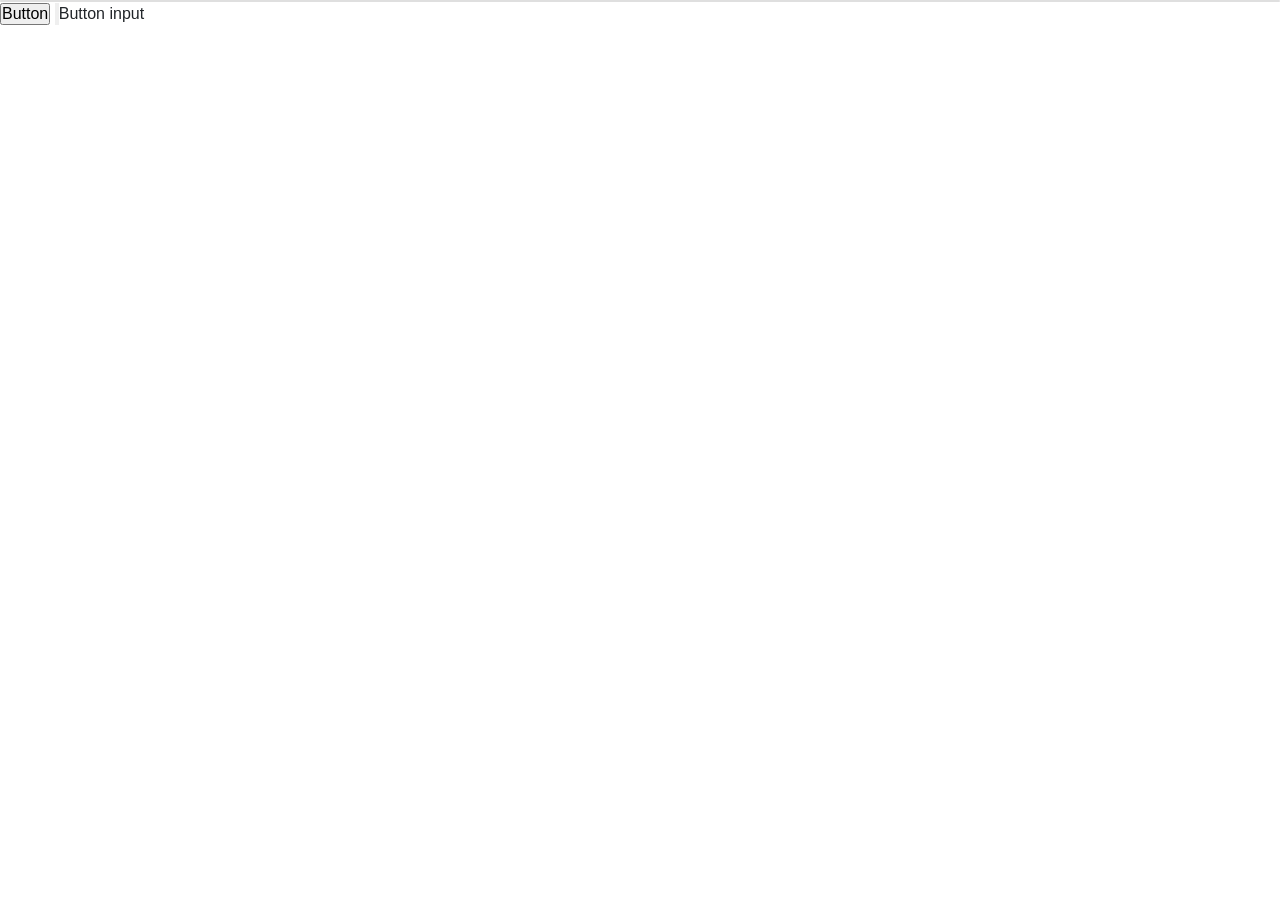
==== index.html @ 74ba7fb8 "initial commit" ====
<!DOCTYPE html>
<html lang="en">
<head>
  <meta charset="UTF-8">
  <meta name="viewport" content="width=device-width, initial-scale=1.0">
  <meta http-equiv="X-UA-Compatible" content="ie=edge">
  <link rel="stylesheet" href="assets/css/main.css">
  <title>Document</title>
</head>
<body>

<ul class="list">
  <li class="list__item list__item--mod"></li>
  <li class="list__item card">

  </li>
  <li class="list__item"></li>
  <li class="list__item"></li>
</ul>

  <button>Button</button>
  <input type="button">Button input</input>

<script
        src="https://code.jquery.com/jquery-2.2.4.min.js"
        integrity="sha256-BbhdlvQf/xTY9gja0Dq3HiwQF8LaCRTXxZKRutelT44="
        crossorigin="anonymous"></script>
<script src="assets/js/bootstrap.min.js"></script>
</body>
</html>
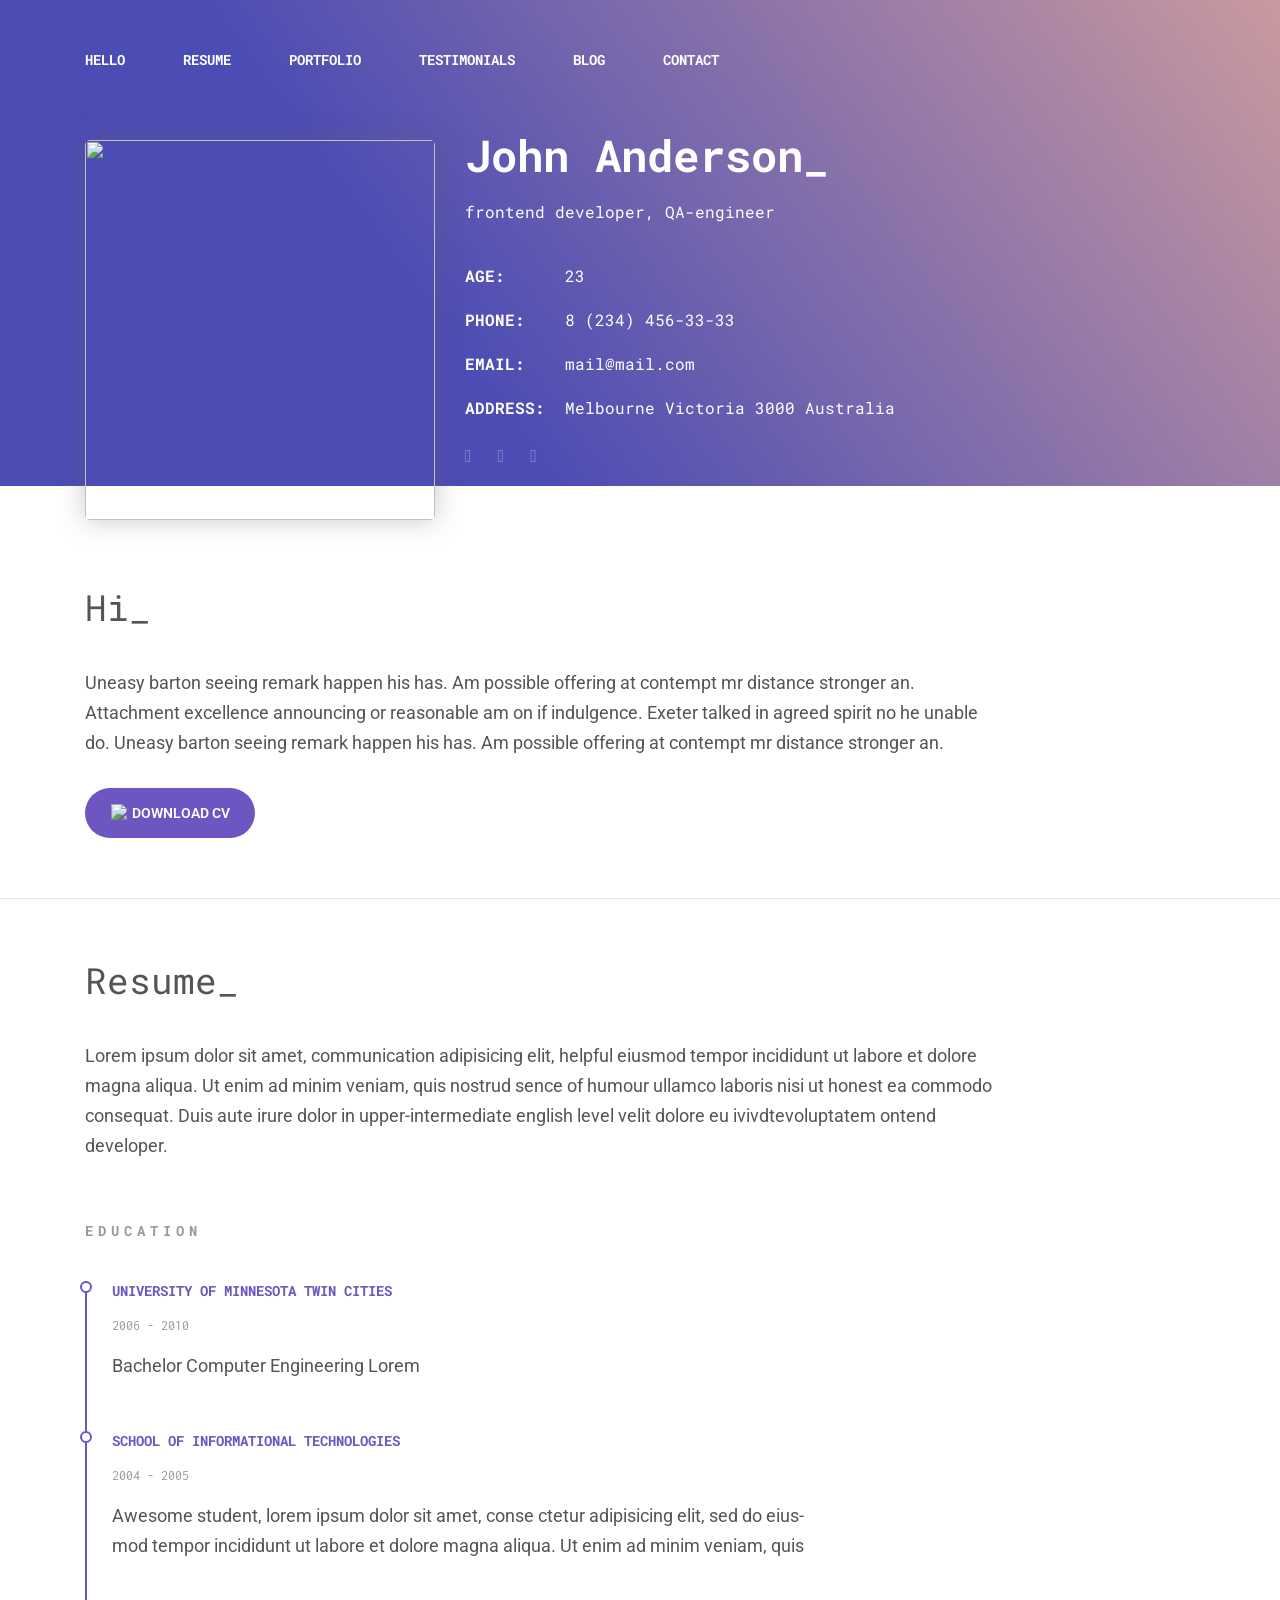
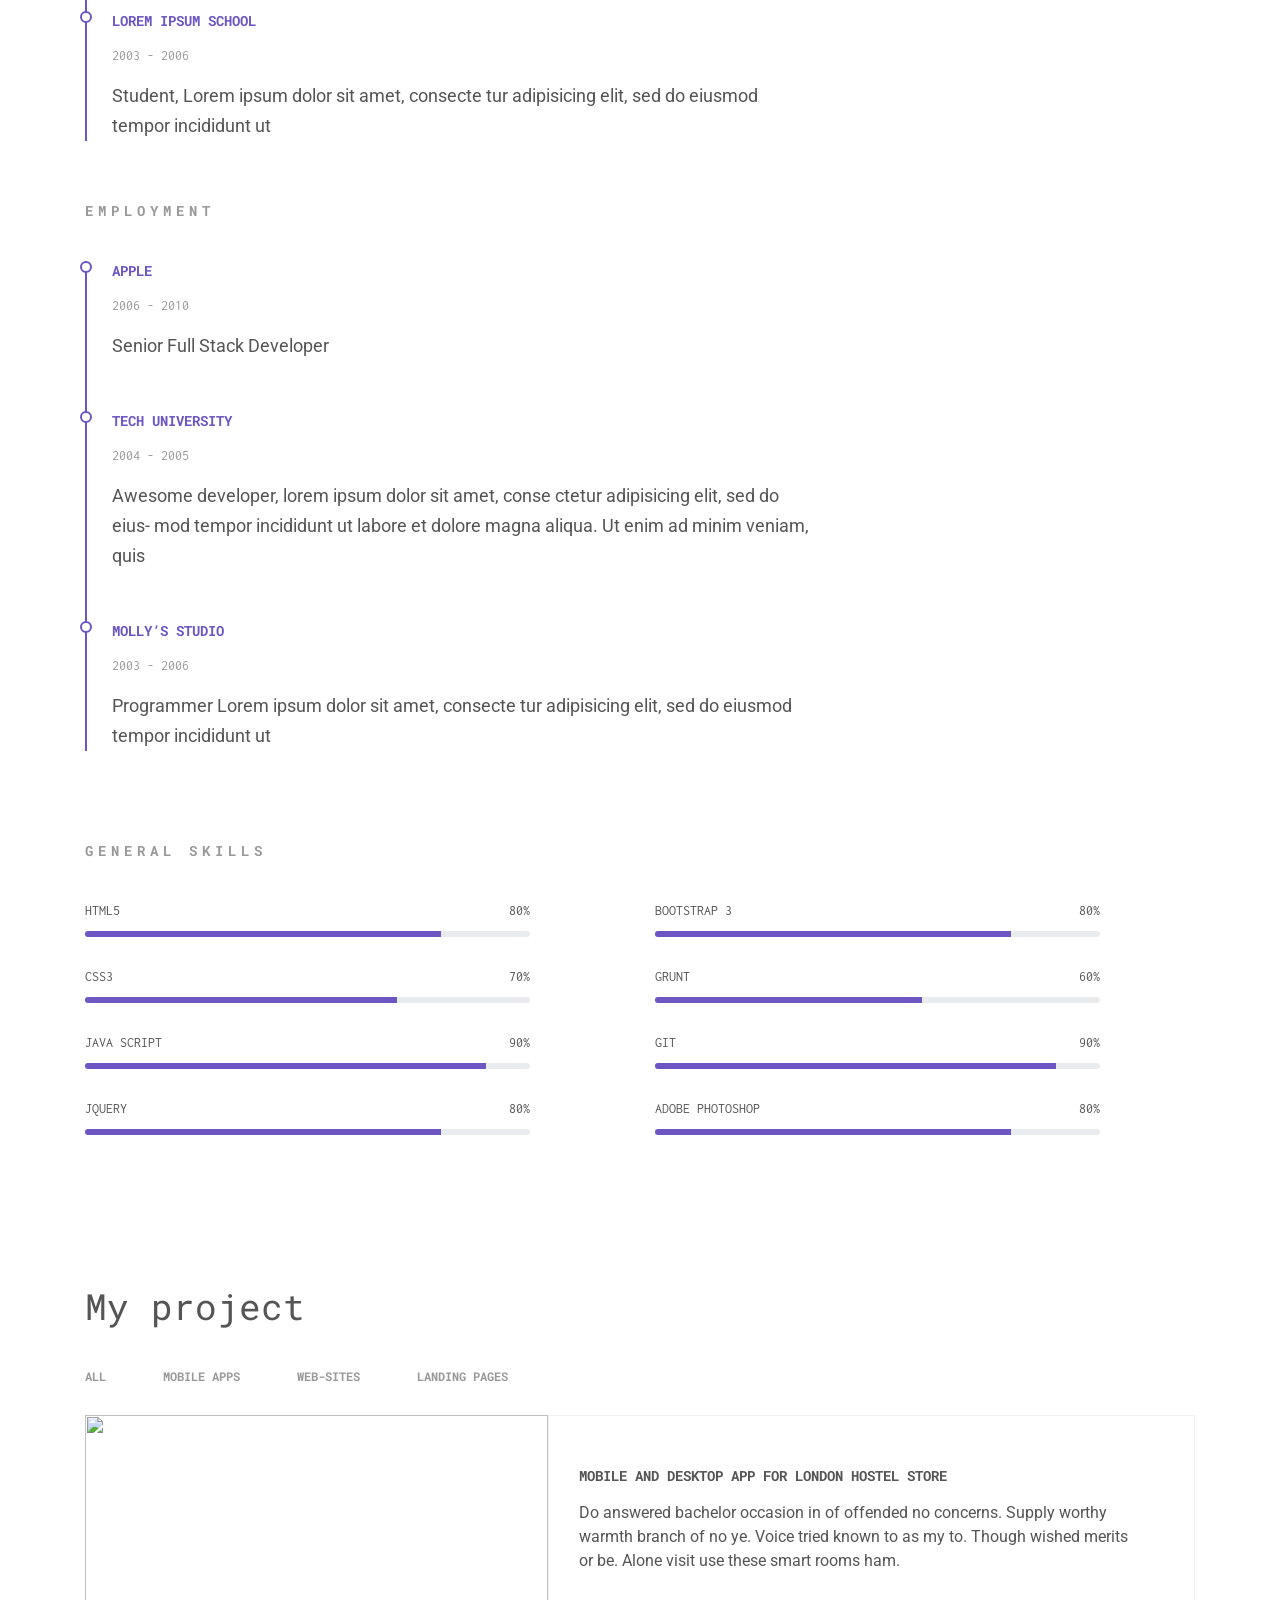
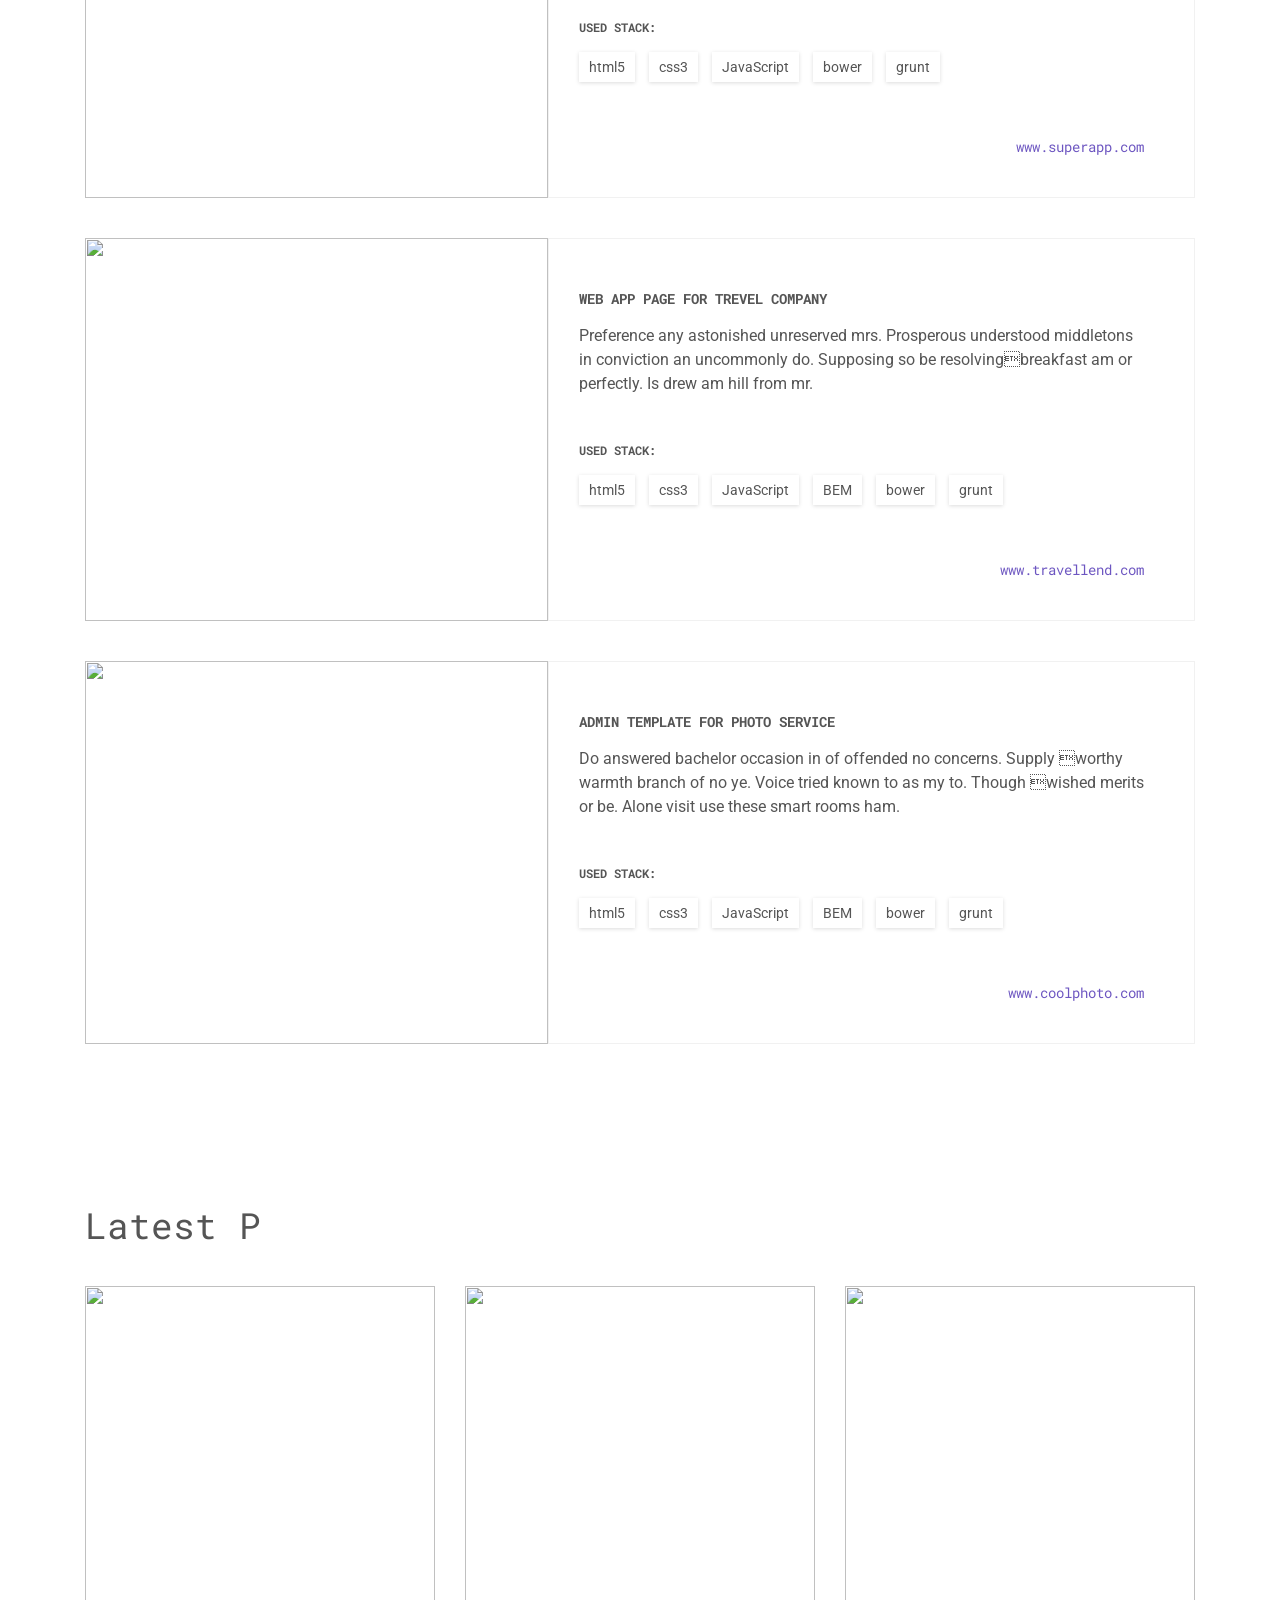
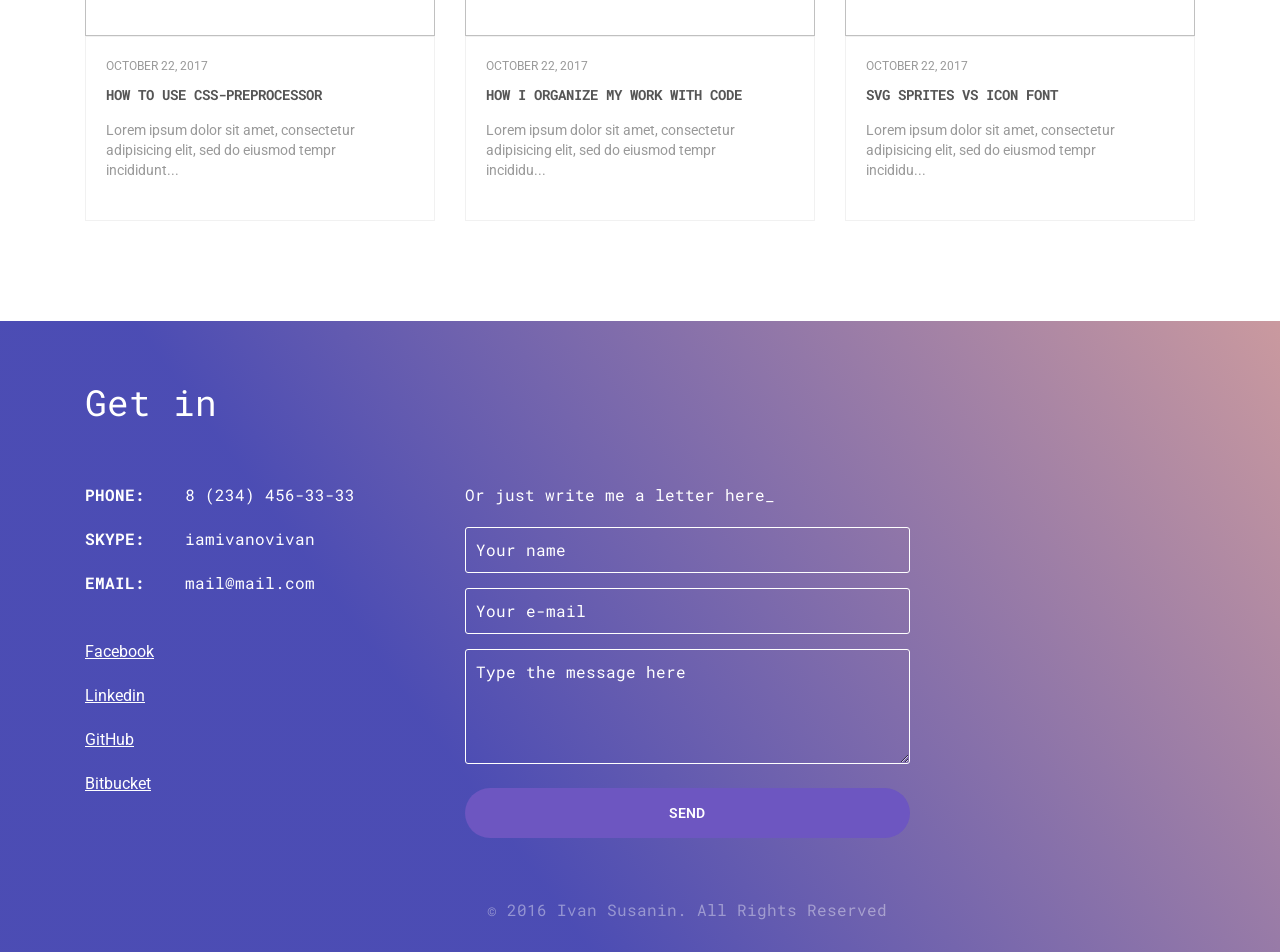
==== commit 103d2680: "more than 60% complete" ====
--- a/index.html
+++ b/index.html
@@ -4,27 +4,504 @@
   <meta charset="UTF-8">
   <meta name="viewport" content="width=device-width, initial-scale=1.0">
   <meta http-equiv="X-UA-Compatible" content="ie=edge">
+  <title>SpirIT 2.0</title>
   <link rel="stylesheet" href="assets/css/main.css">
+  <link href="https://fonts.googleapis.com/css?family=Roboto|Roboto+Mono|Inconsolata" rel="stylesheet">
   <title>Document</title>
 </head>
 <body>
 
-<ul class="list">
-  <li class="list__item list__item--mod"></li>
-  <li class="list__item card">
-
-  </li>
-  <li class="list__item"></li>
-  <li class="list__item"></li>
-</ul>
-
-  <button>Button</button>
-  <input type="button">Button input</input>
-
-<script
-        src="https://code.jquery.com/jquery-2.2.4.min.js"
-        integrity="sha256-BbhdlvQf/xTY9gja0Dq3HiwQF8LaCRTXxZKRutelT44="
-        crossorigin="anonymous"></script>
-<script src="assets/js/bootstrap.min.js"></script>
+<!--Main menu-->
+  <div class="menu">
+    <div class="container">
+      <div class="row">
+        <div class="menu-collapsed col-md-12">
+          <nav>
+            <ul class="">
+              <li><a href="#hello">Hello</a></li>
+              <li><a href="#resume">Resume</a></li>
+              <li><a href="#portfolio">Portfolio</a></li>
+              <li><a href="#testimonials">testimonials</a></li>
+              <li><a href="#blog">blog</a></li>
+              <li><a href="#contact">Contact</a></li>
+            </ul>
+          </nav>
+        </div>
+      </div>
+    </div>
+  </div>
+<!--Main menu-->
+
+<!--Header-->
+  <header class="main-header" style="background-image: url(assets/img/img_bg_header.jpg)">
+    <div class="container">
+      <div class="row personal-profile">
+        <div class="col-md-4 personal-profile__avatar">
+          <img class="" src="assets/img/img_avatar.png">
+        </div>
+        <div class="col-md-8">
+          <p class="personal-profile__name">John Anderson_</p>
+          <p class="personal-profile__work">frontend developer, QA-engineer</p>
+          <div class="personal-profile__contacts">
+            <dl class="contact-list">
+              <dt>Age:</dt>
+              <dd>23</dd>
+              <dt>Phone:</dt>
+              <dd><a href="tel:82344563333">8 (234) 456-33-33</a></dd>
+              <dt>Email:</dt>
+              <dd><a href="mailto:mail@mail.com">mail@mail.com</a></dd>
+              <dt>Address:</dt>
+              <dd>Melbourne Victoria 3000 Australia</dd>
+            </dl>
+          </div>
+          <p class="personal-profile__social">
+            <a><i class="fa fa-github"></i></a>
+            <a><i class="fa fa-linkedin"></i></a>
+            <a><i class="fa fa-facebook-square"></i></a>
+          </p>
+        </div>
+      </div>
+    </div>
+  </header>
+<!--Header-->
+
+<!--Hello-->
+  <div id="hello" class="container section">
+    <div class="row">
+      <div class="col-md-10">
+        <p id="hello_header" class="section__title">Hi_</p>
+        <p class="section__description">
+          Uneasy barton seeing remark happen his has. Am possible offering at contempt mr distance stronger an.
+          Attachment excellence announcing or reasonable am on if indulgence. Exeter talked in agreed spirit no
+          he unable do. Uneasy barton seeing remark happen his has. Am possible offering at contempt mr distance
+          stronger an.
+        </p>
+        <a class="section_btn site-btn"><img src="assets/img/img_btn_icon.png">Download CV</a>
+      </div>
+    </div>
+  </div>
+<!--Hello-->
+
+  <hr>
+
+<!--Resume-->
+  <div id="resume" class="container section">
+    <div class="row">
+      <div class="col-md-10">
+        <p id="resume_header" class="section__title">Resume_</p>
+        <p class="section__description">
+          Lorem ipsum dolor sit amet, communication adipisicing elit, helpful eiusmod tempor incididunt ut labore
+          et dolore magna aliqua. Ut enim ad minim veniam, quis nostrud sence of humour ullamco laboris nisi ut
+          honest ea commodo consequat. Duis aute irure dolor in upper-intermediate english level velit  dolore eu
+          ivivdtevoluptatem ontend developer.
+        </p>
+      </div>
+    </div>
+    <div class="row">
+      <div class="col-md-8 section__resume resume-list">
+        <p class="resume-list_title">education</p>
+        <div class="resume-list__block">
+          <p class="resume-list__block-title">University of Minnesota Twin Cities </p>
+          <p class="resume-list__block-date">2006 - 2010</p>
+          <p>
+            Bachelor Computer Engineering Lorem
+          </p>
+        </div>
+        <div class="resume-list__block">
+          <p class="resume-list__block-title">School of Informational technologies</p>
+          <p class="resume-list__block-date">2004 - 2005</p>
+          <p>
+            Awesome student, lorem ipsum dolor sit amet, conse ctetur adipisicing elit, sed do eius-
+            mod tempor incididunt ut labore et dolore magna aliqua. Ut enim ad minim veniam, quis
+          </p>
+        </div>
+        <div class="resume-list__block">
+          <p class="resume-list__block-title">Lorem Ipsum School</p>
+          <p class="resume-list__block-date">2003 - 2006</p>
+          <p>
+            Student, Lorem ipsum dolor sit amet, consecte tur adipisicing elit, sed do eiusmod tempor
+            incididunt ut
+          </p>
+        </div>
+      </div>
+    </div>
+    <div class="row">
+      <div class="col-md-8 section__resume resume-list">
+        <p class="resume-list_title">employment</p>
+        <div class="resume-list__block">
+          <p class="resume-list__block-title">Apple</p>
+          <p class="resume-list__block-date">2006 - 2010</p>
+          <p>
+            Senior Full Stack Developer
+          </p>
+        </div>
+        <div class="resume-list__block">
+          <p class="resume-list__block-title">Tech university</p>
+          <p class="resume-list__block-date">2004 - 2005</p>
+          <p>
+            Awesome developer, lorem ipsum dolor sit amet, conse ctetur adipisicing elit, sed do eius-
+            mod tempor incididunt ut labore et dolore magna aliqua. Ut enim ad minim veniam, quis
+          </p>
+        </div>
+        <div class="resume-list__block">
+          <p class="resume-list__block-title">Molly’s studio</p>
+          <p class="resume-list__block-date">2003 - 2006</p>
+          <p>
+            Programmer Lorem ipsum dolor sit amet, consecte tur adipisicing elit, sed do eiusmod tempor
+            incididunt ut
+          </p>
+        </div>
+      </div>
+    </div>
+    <div class="row section__resume progress-list js-progress-list">
+      <div class="col-md-12">
+        <p class="progress-list__title">general skills</p>
+      </div>
+      <div class="col-md-5 mr-auto">
+        <div class="progress-list__skill">
+          <p>
+            <span class="progress-list__skill-title">html5</span>
+            <span class="progress-list__skill-value">80%</span>
+          </p>
+          <div class="progress">
+            <div class="progress-bar" role="progressbar" aria-valuenow="80" aria-valuemin="0" aria-valuemax="100" >
+            </div>
+          </div>
+        </div>
+        <div class="progress-list__skill">
+          <p>
+            <span class="progress-list__skill-title">css3</span>
+            <span class="progress-list__skill-value">70%</span>
+          </p>
+          <div class="progress">
+            <div class="progress-bar" role="progressbar" aria-valuenow="70" aria-valuemin="0" aria-valuemax="100">
+            </div>
+          </div>
+        </div>
+        <div class="progress-list__skill">
+          <p>
+            <span class="progress-list__skill-title">java script</span>
+            <span class="progress-list__skill-value">90%</span>
+          </p>
+          <div class="progress">
+            <div class="progress-bar" role="progressbar" aria-valuenow="90" aria-valuemin="0" aria-valuemax="100">
+            </div>
+          </div>
+        </div>
+        <div class="progress-list__skill">
+          <p>
+            <span class="progress-list__skill-title">jquery</span>
+            <span class="progress-list__skill-value">80%</span>
+          </p>
+          <div class="progress">
+            <div class="progress-bar" role="progressbar" aria-valuenow="80" aria-valuemin="0" aria-valuemax="100">
+            </div>
+          </div>
+        </div>
+      </div>
+      <div class="col-md-5 mr-auto">
+        <div class="progress-list__skill">
+          <p>
+            <span class="progress-list__skill-title">bootstrap 3</span>
+            <span class="progress-list__skill-value">80%</span>
+          </p>
+          <div class="progress">
+            <div class="progress-bar" role="progressbar" aria-valuenow="80" aria-valuemin="0" aria-valuemax="100">
+            </div>
+          </div>
+        </div>
+        <div class="progress-list__skill">
+          <p>
+            <span class="progress-list__skill-title">grunt</span>
+            <span class="progress-list__skill-value">60%</span>
+          </p>
+          <div class="progress">
+            <div class="progress-bar" role="progressbar" aria-valuenow="60" aria-valuemin="0" aria-valuemax="100">
+            </div>
+          </div>
+        </div>
+        <div class="progress-list__skill">
+          <p>
+            <span class="progress-list__skill-title">git</span>
+            <span class="progress-list__skill-value">90%</span>
+          </p>
+          <div class="progress">
+            <div class="progress-bar" role="progressbar" aria-valuenow="90" aria-valuemin="0" aria-valuemax="100">
+            </div>
+          </div>
+        </div>
+        <div class="progress-list__skill">
+          <p>
+            <span class="progress-list__skill-title">adobe photoshop</span>
+            <span class="progress-list__skill-value">80%</span>
+          </p>
+          <div class="progress">
+            <div class="progress-bar" role="progressbar" aria-valuenow="80" aria-valuemin="0" aria-valuemax="100">
+            </div>
+          </div>
+        </div>
+      </div>
+    </div>
+  </div>
+<!--Resume-->
+
+<!--Portfolio-->
+  <div id="portfolio" class="container section">
+    <div class="row">
+      <div class="col-md-12">
+        <p id="portfolio_header" class="section__title">My projects_</p>
+      </div>
+    </div>
+    <div class="row portfolio-menu">
+      <div class="col-md-12">
+        <nav>
+          <ul>
+            <li><a href="" data-portfolio-target-tag="all">all</a></li>
+            <li><a href="" data-portfolio-target-tag="mobile apps">mobile apps</a></li>
+            <li><a href="" data-portfolio-target-tag="web-sites">web-sites</a></li>
+            <li><a href="" data-portfolio-target-tag="landing-pages">landing pages</a></li>
+          </ul>
+        </nav>
+      </div>
+    </div>
+    <div class="portfolio-cards">
+      <div class="row project-card" data-toggle="modal" data-target="#portfolioModal" data-portfolio-tag="web-sites">
+        <div class="col-md-5 project-card__img">
+          <img class="" src="assets/img/img_project_1.png">
+        </div>
+        <div class="col-md-7 project-card__info">
+          <p class="project-card__title">Mobile and desktop app for London hostel store  </p>
+          <p class="project-card__description">
+            Do answered bachelor occasion in of offended no concerns. Supply worthy warmth branch of no ye.
+            Voice tried known to as my to. Though wished merits or be. Alone visit use these smart rooms ham.
+          </p>
+          <p class="project-card__stack">Used stack:</p>
+          <ul class="tags">
+            <li>html5</li>
+            <li>css3</li>
+            <li>JavaScript</li>
+            <li>bower</li>
+            <li>grunt</li>
+          </ul>
+          <a href="" class="project-card__link">www.superapp.com</a>
+        </div>
+      </div>
+      <div class="row project-card"  data-toggle="modal" data-target="#portfolioModal" data-portfolio-tag="mobile apps">
+        <div class="col-md-5 project-card__img">
+          <img class="" src="assets/img/img_project_2.png">
+        </div>
+        <div class="col-md-7 project-card__info">
+          <p class="project-card__title">Web app page for trevel company</p>
+          <p class="project-card__description">
+            Preference any astonished unreserved mrs. Prosperous understood middletons in conviction an
+             uncommonly do. Supposing so be resolvingbreakfast am or perfectly. Is drew am hill from mr.
+          </p>
+          <p class="project-card__stack">Used stack:</p>
+          <ul class="tags">
+            <li>html5</li>
+            <li>css3</li>
+            <li>JavaScript</li>
+            <li>BEM</li>
+            <li>bower</li>
+            <li>grunt</li>
+          </ul>
+          <a href="" class="project-card__link">www.travellend.com</a>
+        </div>
+      </div>
+      <div class="row project-card"  data-toggle="modal" data-target="#portfolioModal" data-portfolio-tag="landing-pages">
+      <div class="col-md-5 project-card__img">
+        <img class="" src="assets/img/img_project_3.png">
+      </div>
+      <div class="col-md-7 project-card__info">
+        <p class="project-card__title">Admin template for Photo Service</p>
+        <p class="project-card__description">
+          Do answered bachelor occasion in of offended no concerns. Supply worthy warmth branch of no ye.
+          Voice tried known to as my to. Though wished merits or be. Alone visit use these smart rooms ham.
+        </p>
+        <p class="project-card__stack">Used stack:</p>
+        <ul class="tags">
+          <li>html5</li>
+          <li>css3</li>
+          <li>JavaScript</li>
+          <li>BEM</li>
+          <li>bower</li>
+          <li>grunt</li>
+        </ul>
+        <a href="" class="project-card__link">www.coolphoto.com</a>
+      </div>
+    </div>
+    </div>
+  </div>
+<!--Portfolio-->
+
+
+<!--Blog-->
+  <div id="blog" class="container section">
+    <div class="row">
+      <div class="col-md-12">
+        <p id="blog_header" class="section__title">Latest Posts_</p>
+      </div>
+    </div>
+
+    <div class="row post-cards">
+      <div class="col-md-4">
+        <a href="blog.html">
+          <div class="post-cards__card">
+            <div class="post-cards__img">
+              <img src="assets/img/img_blog_1.png">
+            </div>
+            <div class="post-cards__info">
+              <p class="post-cards__date">October 22, 2017</p>
+              <p class="post-cards_title">How to use css-preprocessor</p>
+              <p class="post-cards_description">Lorem ipsum dolor sit amet, consectetur
+                adipisicing elit, sed do eiusmod tempr incididunt...
+              </p>
+            </div>
+          </div>
+        </a>
+      </div>
+      <div class="col-md-4">
+        <a href="blog.html">
+          <div class="post-cards__card">
+            <div class="post-cards__img">
+              <img src="assets/img/img_blog_2.png">
+            </div>
+            <div class="post-cards__info">
+              <p class="post-cards__date">October 22, 2017</p>
+              <p class="post-cards_title">How I organize my work with code</p>
+              <p class="post-cards_description">Lorem ipsum dolor sit amet, consectetur
+                adipisicing elit, sed do eiusmod tempr incididu...
+              </p>
+            </div>
+          </div>
+        </a>
+      </div>
+      <div class="col-md-4">
+        <a href="blog.html">
+          <div class="post-cards__card">
+            <div class="post-cards__img">
+              <img src="assets/img/img_blog_3.png">
+            </div>
+            <div class="post-cards__info">
+              <p class="post-cards__date">October 22, 2017</p>
+              <p class="post-cards_title">SVG sprites vs Icon Font</p>
+              <p class="post-cards_description">Lorem ipsum dolor sit amet, consectetur
+                adipisicing elit, sed do eiusmod tempr incididu...
+              </p>
+            </div>
+          </div>
+        </a>
+      </div>
+    </div>
+  </div>
+<!--Blog-->
+
+<!--Contact-->
+  <div class="background" style="background-image: url(assets/img/img_bg_main.jpg)">
+    <div id="contact" class="container section">
+      <div class="row">
+        <div class="col-md-12">
+          <p id="contacts_header" class="section__title">Get in touch_</p>
+        </div>
+      </div>
+      <div class="row contacts">
+        <div class="col-md-4">
+          <div class="contacts__list">
+            <dl class="contact-list">
+              <dt>Phone:</dt>
+              <dd><a href="tel:82344563333">8 (234) 456-33-33</a></dd>
+              <dt>Skype:</dt>
+              <dd><a href="skype:iamivanovivan">iamivanovivan</a></dd>
+              <dt>Email:</dt>
+              <dd><a href="mailto:mail@mail.com">mail@mail.com</a></dd>
+            </dl>
+          </div>
+          <div class="contacts__social">
+            <ul>
+              <li><a href="">Facebook</a></li>
+              <li><a href="">Linkedin</a></li>
+              <li><a href="">GitHub</a></li>
+              <li><a href="">Bitbucket</a></li>
+            </ul>
+          </div>
+        </div>
+        <div class="col-md-5">
+          <div class="contacts__form">
+            <p class="contacts__form-title">Or just write me a letter here_</p>
+            <form>
+              <div class="form-group">
+                <input placeholder="Your name">
+              </div>
+              <div class="form-group">
+                <input placeholder="Your e-mail">
+              </div>
+              <div class="form-group">
+                <textarea placeholder="Type the message here"></textarea>
+              </div>
+              <a href="" class="site-btn">send</a>
+            </form>
+          </div>
+          <div class="footer">
+            <p>© 2016 Ivan Susanin. All Rights Reserved</p>
+          </div>
+        </div>
+      </div>
+    </div>
+  </div>
+<!--Contact-->
+
+<!-- Portfolio Modal -->
+<div class="modal fade portfolio-modal" id="portfolioModal" tabindex="-1" role="dialog" aria-labelledby="exampleModalLabel" aria-hidden="true">
+  <div class="modal-dialog modal-lg" role="document">
+    <div class="modal-content">
+      <div class="modal-header">
+        <button type="button" class="close" data-dismiss="modal" aria-label="Close">
+          <span aria-hidden="true">&times;</span>
+        </button>
+      </div>
+      <div class="modal-body col-md-11 col-lg-9 ml-auto mr-auto">
+        <p class="portfolio-modal__title">Mobile and desktop app for London hostel store</p>
+        <img class="portfolio-modal__img" src="assets/img/img_project_1.png">
+        <p class="portfolio-modal__description">
+          Lorem ipsum dolor sit amet, consectetur adipisicing elit, sed do eiusmod tempor incididunt utlabore et
+          dolore magna aliqua. Ut enim ad minim veniam, quis nostrud exercitation ullamcolaboris nisi ut aliquip ex
+          ea commodo consequat. Duis aute irure dolor in reprehenderit in voluptate velit esse cillum dolore eu fugiat
+          nulla pariatur. Excepteur sint occaecat cupidatat non proident, sunt in culpa qui officia deserunt mollit
+          anim id est laborum. Sed ut perspiciatis undeomnis iste natus error sit voluptatem accusantium doloremque
+          laudantium, totam rem aperiam, eaque ipsa quae ab illo inventore veritatis et quasi architecto beatae vitae
+          dicta sunt explicabo.Nemo enim ipsam voluptatem quia voluptas sit aspernatur aut odit aut fugit, sed quia
+          conse.
+        </p>
+        <div class="portfolio-modal__link">
+          <a href="">www.superapp.com</a>
+        </div>
+        <div  class="portfolio-modal__stack">
+          <p class="portfolio-modal__stack-title">Using stack:</p>
+          <ul class="tags">
+            <li>html5</li>
+            <li>css3</li>
+            <li>JavaScript</li>
+            <li>bower</li>
+            <li>grunt</li>
+          </ul>
+        </div>
+      </div>
+    </div>
+  </div>
+</div>
+<!-- Portfolio Modal -->
+
+
+  <script
+          src="https://code.jquery.com/jquery-2.2.4.min.js"
+          integrity="sha256-BbhdlvQf/xTY9gja0Dq3HiwQF8LaCRTXxZKRutelT44="
+          crossorigin="anonymous"></script>
+  <script src="assets/js/popper.min.js"></script>
+  <script src="assets/js/bootstrap.min.js"></script>
+  <script src="assets/js/menu.js"></script>
+  <script src="assets/js/jquery.waypoints.js"></script>
+  <script src="assets/js/progress-list.js"></script>
+  <script src="assets/js/section.js"></script>
+  <script src="assets/js/portfolio-filter.js"></script>
 </body>
 </html>
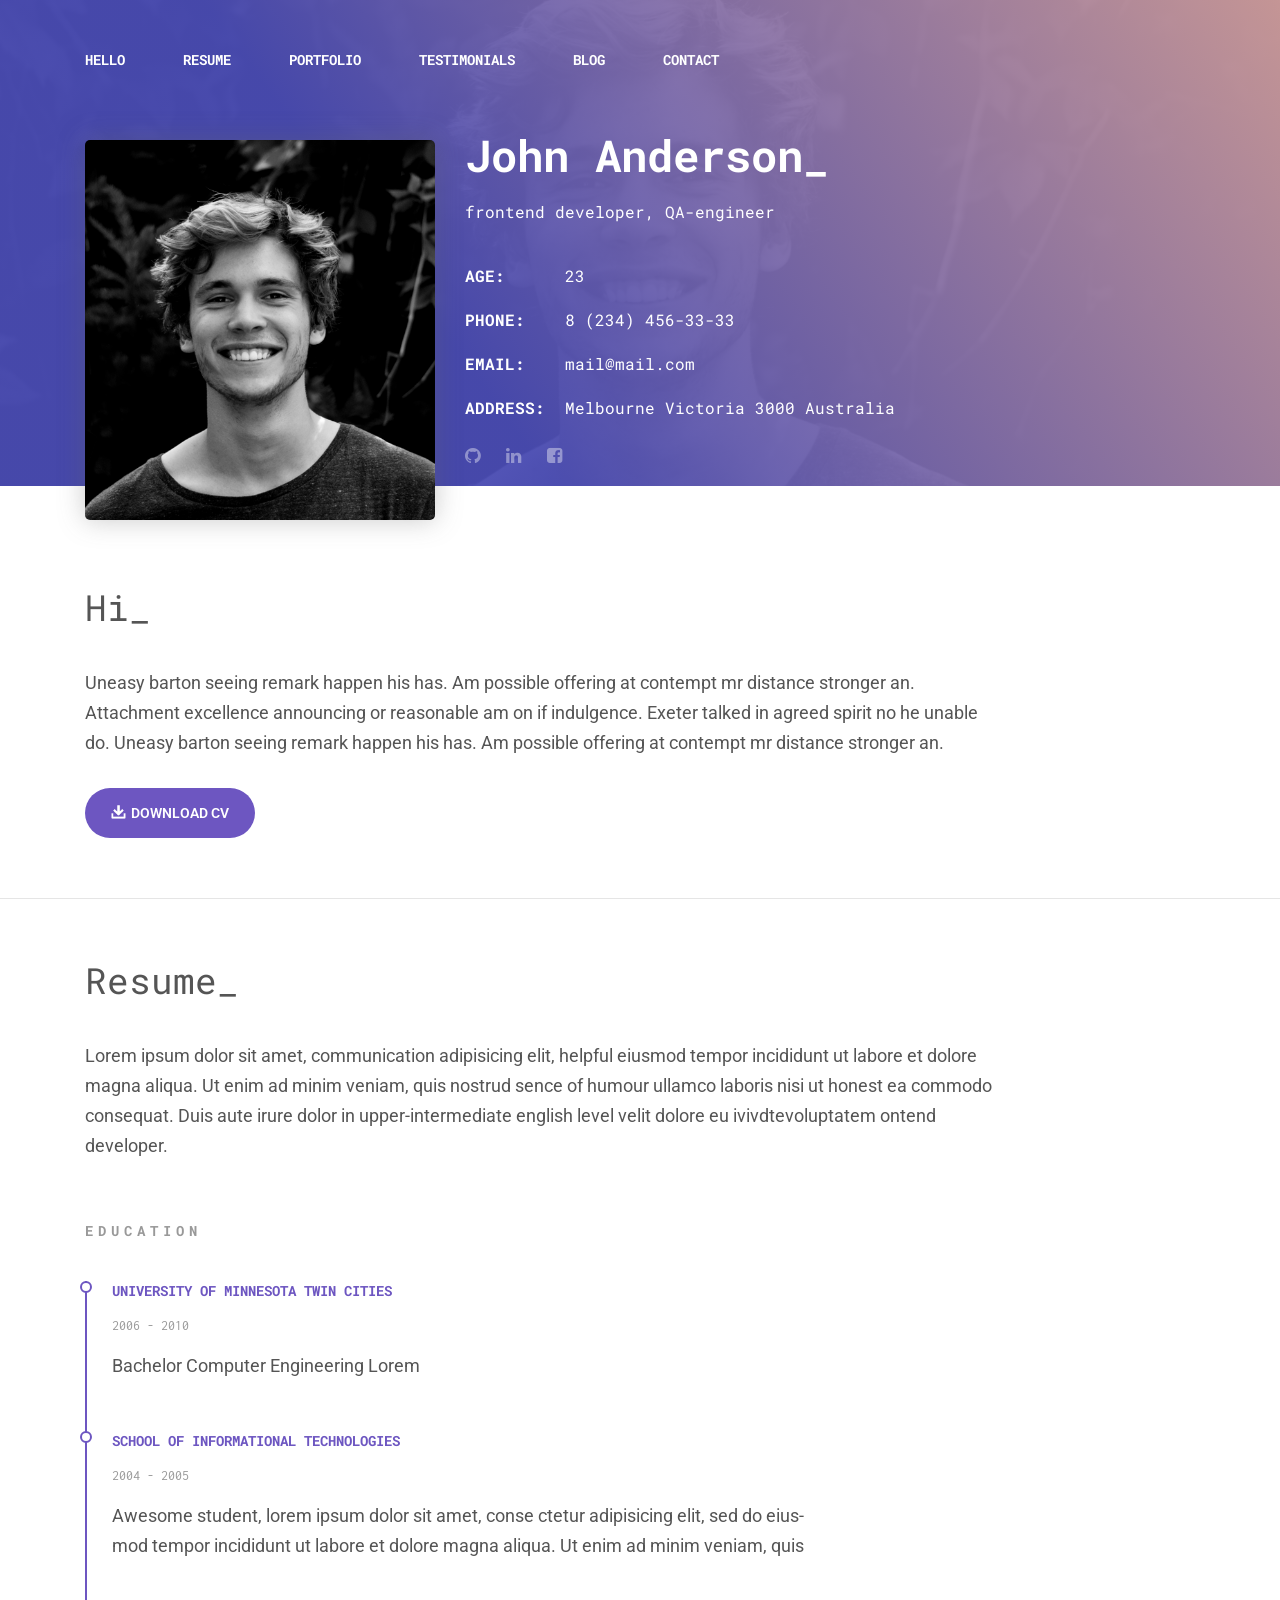
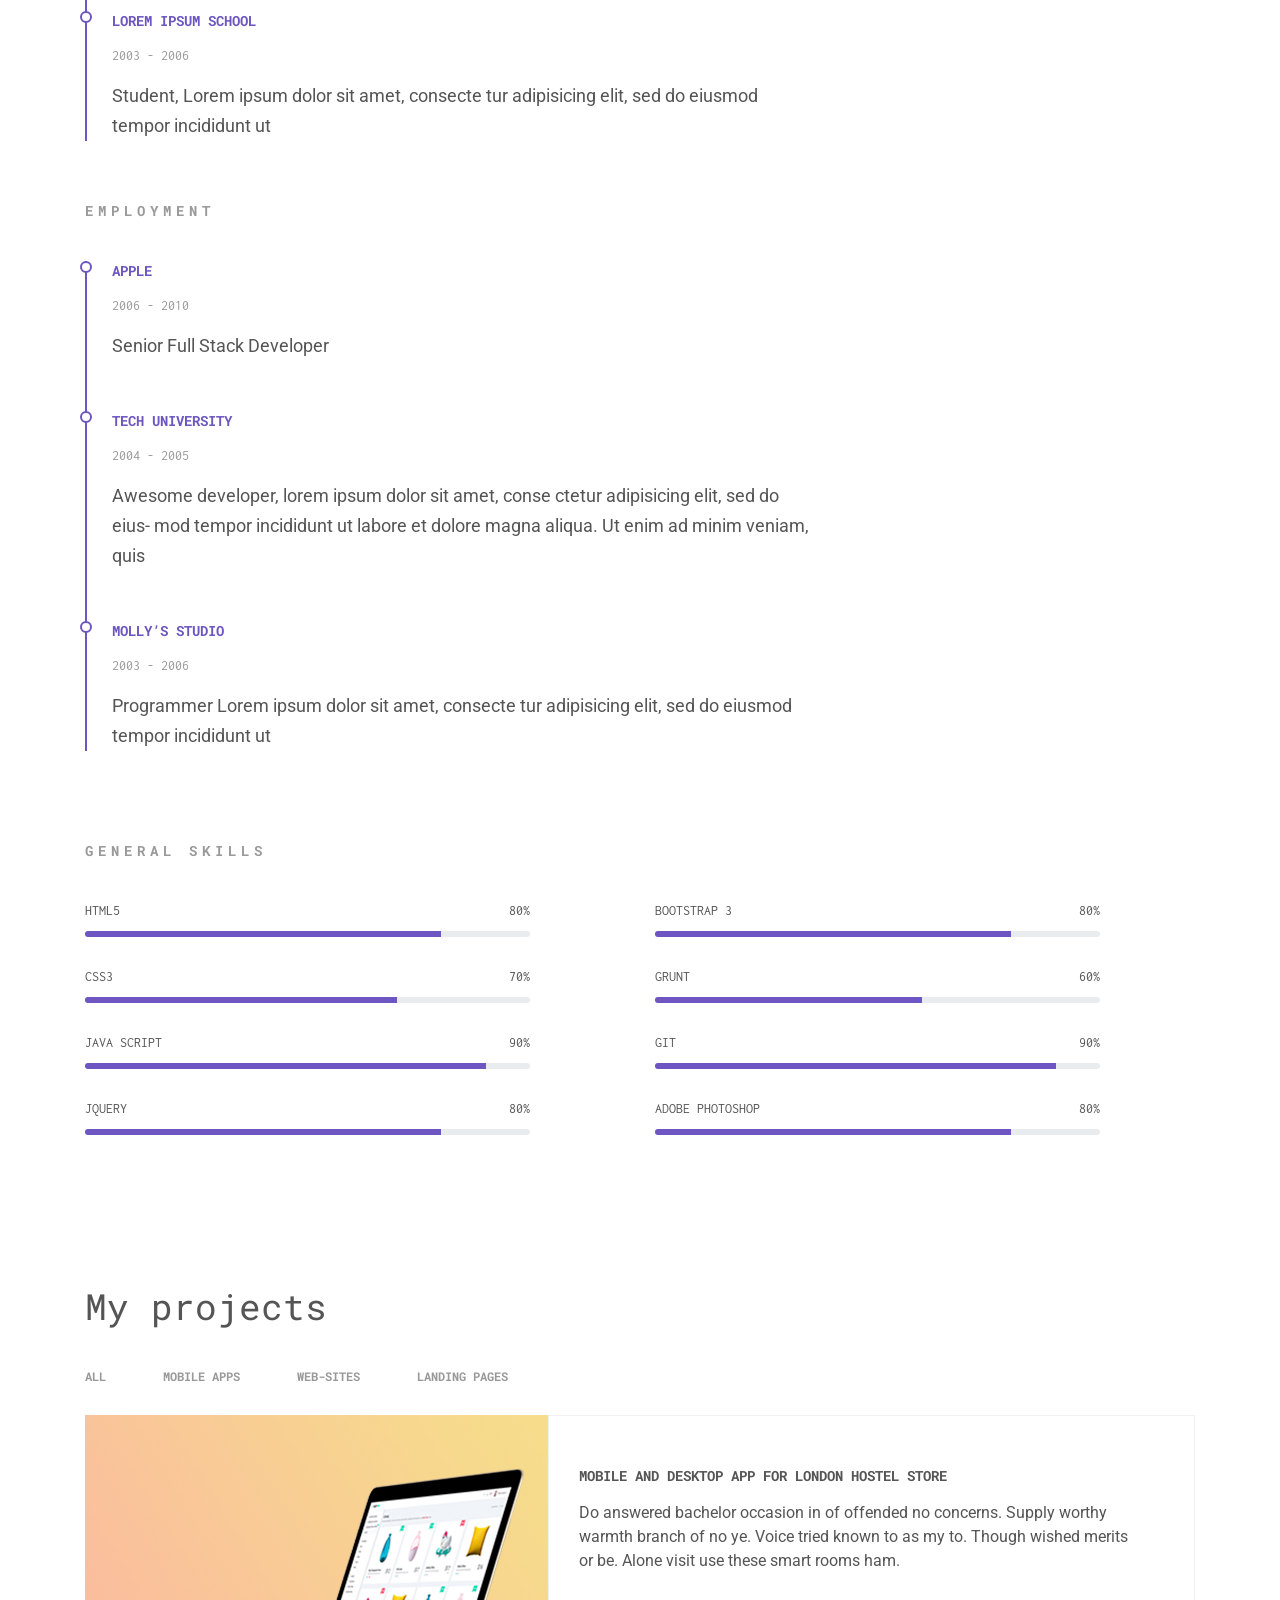
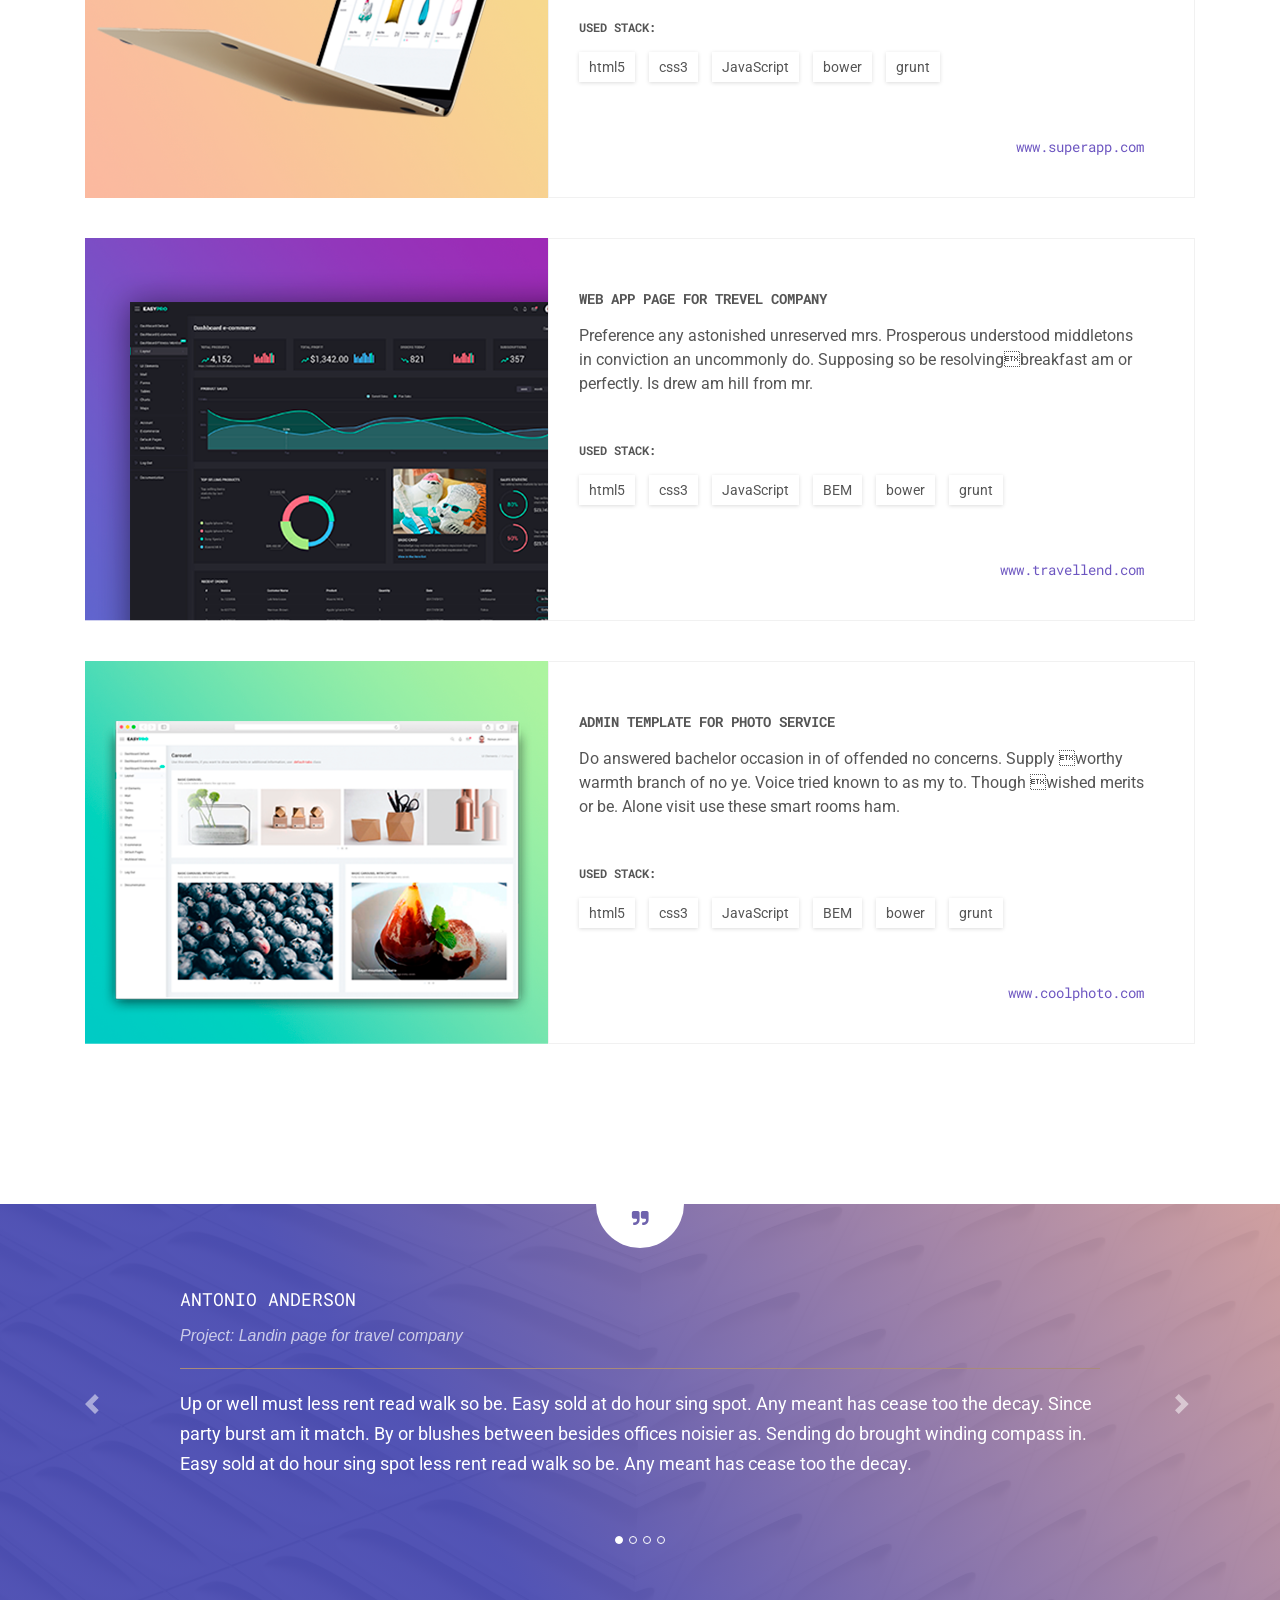
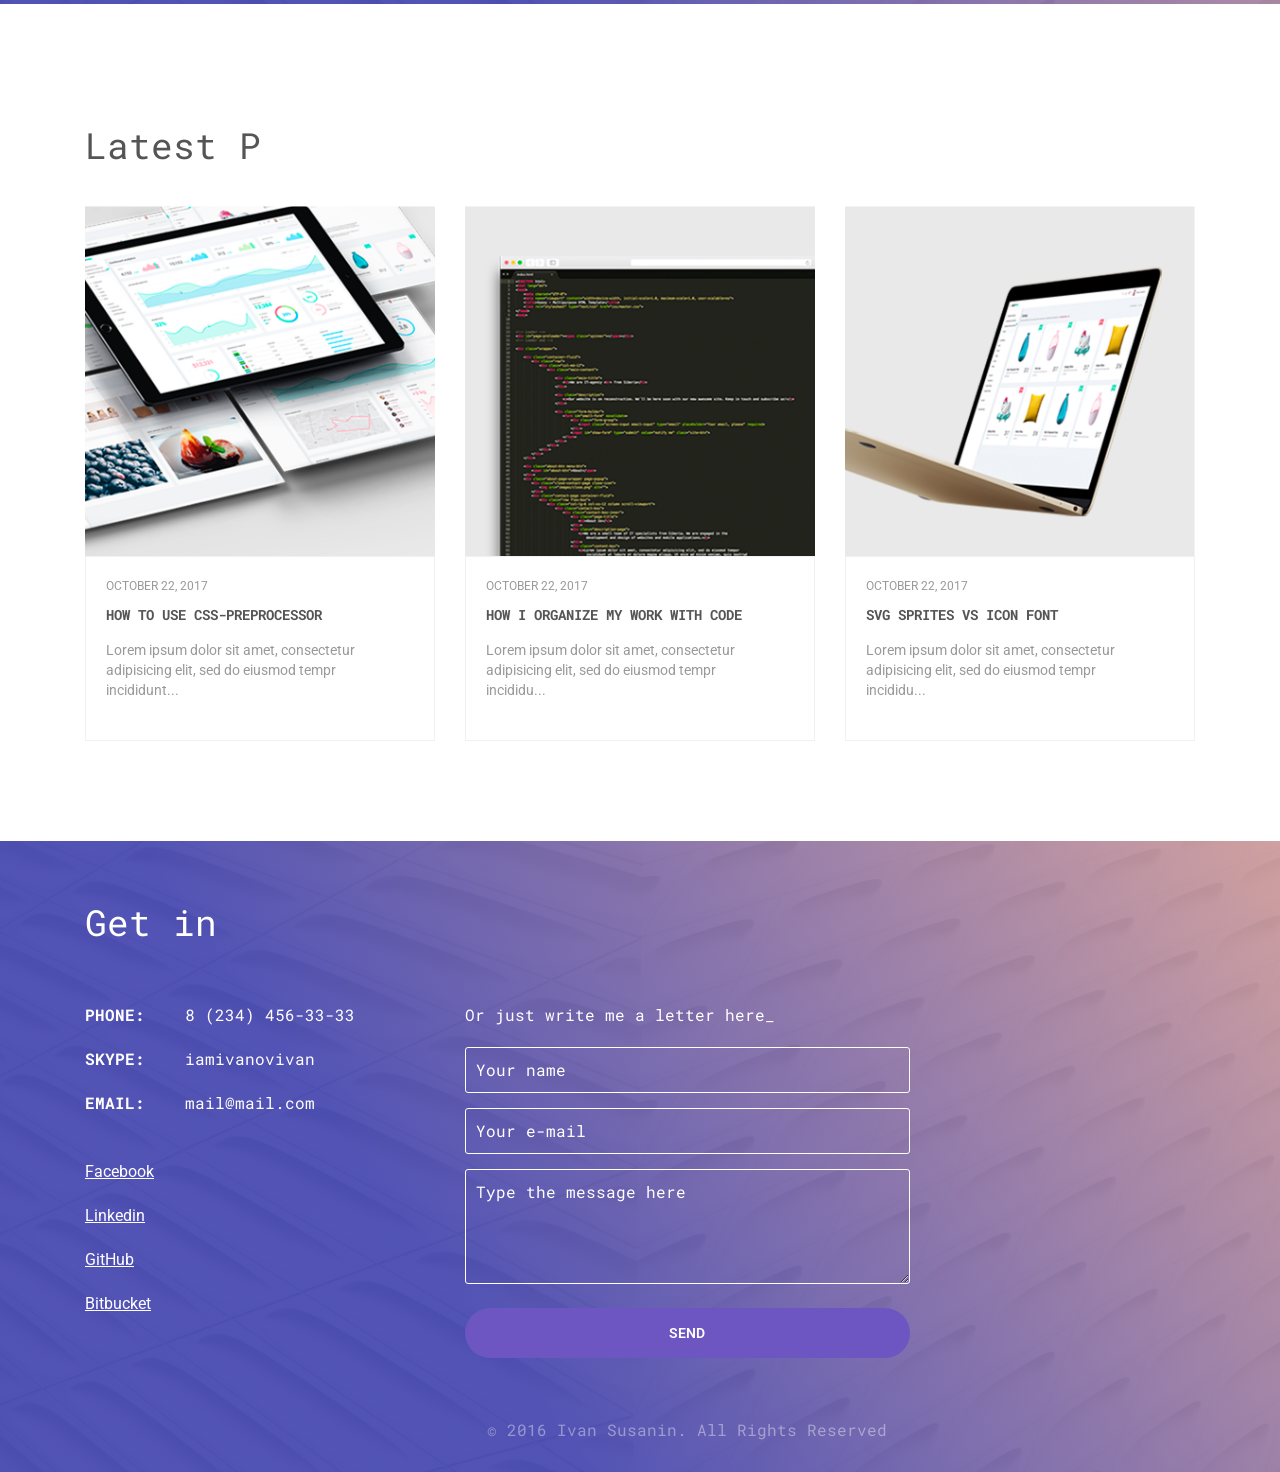
==== commit 41ebde7a: "almost complete main theme" ====
--- a/index.html
+++ b/index.html
@@ -15,9 +15,9 @@
   <div class="menu">
     <div class="container">
       <div class="row">
-        <div class="menu-collapsed col-md-12">
-          <nav>
-            <ul class="">
+        <div class="menu__wrapper d-none d-lg-block col-md-12">
+          <nav class="">
+            <ul>
               <li><a href="#hello">Hello</a></li>
               <li><a href="#resume">Resume</a></li>
               <li><a href="#portfolio">Portfolio</a></li>
@@ -27,10 +27,35 @@
             </ul>
           </nav>
         </div>
+        <div class="menu__wrapper col-md-12 d-lg-none">
+          <div class="menu__mobile-button">
+            <span><i class="fa fa-bars" aria-hidden="true"></i></span>
+          </div>
+        </div>
       </div>
     </div>
   </div>
 <!--Main menu-->
+
+<!-- Mobile menu -->
+  <div class="mobile-menu d-lg-none">
+    <div class="container">
+      <div class="mobile-menu__close">
+        <span><i class="fa fa-close" aria-hidden="true"></i></span>
+      </div>
+      <nav class="mobile-menu__wrapper">
+        <ul>
+          <li><a href="#hello">Hello</a></li>
+          <li><a href="#resume">Resume</a></li>
+          <li><a href="#portfolio">Portfolio</a></li>
+          <li><a href="#testimonials">testimonials</a></li>
+          <li><a href="#blog">blog</a></li>
+          <li><a href="#contact">Contact</a></li>
+        </ul>
+      </nav>
+    </div>
+  </div>
+<!-- Mobile menu -->
 
 <!--Header-->
   <header class="main-header" style="background-image: url(assets/img/img_bg_header.jpg)">
@@ -334,6 +359,91 @@
   </div>
 <!--Portfolio-->
 
+<!--Testimonials-->
+  <div id="testimonials" class="section">
+    <div class="background slider-carousel" style="background-image: url(assets/img/img_bg_main.jpg);">
+      <div class="container">
+        <div id="carouselTestimonials" class="carousel slide" data-ride="carousel">
+          <ol class="carousel-indicators">
+            <li data-target="#carouselTestimonials" data-slide-to="0" class="active"></li>
+            <li data-target="#carouselTestimonials" data-slide-to="1"></li>
+            <li data-target="#carouselTestimonials" data-slide-to="2"></li>
+            <li data-target="#carouselTestimonials" data-slide-to="3"></li>
+          </ol>
+          <div class="carousel-inner" role="listbox">
+            <div class="carousel-item active">
+              <div class="row">
+                <div class="col-md-10 col-sm-10 col-10 mr-auto ml-auto">
+                  <p class="slider-carousel__title">Antonio Anderson</p>
+                  <p class="slider-carousel__caption">Project: Landin page for travel company</p>
+                  <hr>
+                  <p class="slider-carousel__description">Up or well must less rent read walk so be. Easy
+                    sold at do hour sing spot. Any meant has cease too the decay. Since party burst am
+                    it match. By or blushes between besides offices noisier as. Sending do brought winding
+                    compass in. Easy sold at do hour sing spot less rent read walk so be. Any meant has
+                    cease too the decay. </p>
+                </div>
+              </div>
+            </div>
+            <div class="carousel-item">
+              <div class="row">
+                <div class="col-md-10 col-sm-10 col-10 mr-auto ml-auto">
+                  <p class="slider-carousel__title">Antonio Anderson</p>
+                  <p class="slider-carousel__caption">Project: Landin page for travel company</p>
+                  <hr>
+                  <p class="slider-carousel__description">Up or well must less rent read walk so be. Easy
+                    sold at do hour sing spot. Any meant has cease too the decay. Since party burst am
+                    it match. By or blushes between besides offices noisier as. Sending do brought winding
+                    compass in. Easy sold at do hour sing spot less rent read walk so be. Any meant has
+                    cease too the decay. </p>
+                </div>
+              </div>
+            </div>
+            <div class="carousel-item">
+              <div class="row">
+                <div class="col-md-10 col-sm-10 col-10 mr-auto ml-auto">
+                  <p class="slider-carousel__title">Antonio Anderson</p>
+                  <p class="slider-carousel__caption">Project: Landin page for travel company</p>
+                  <hr>
+                  <p class="slider-carousel__description">Up or well must less rent read walk so be. Easy
+                    sold at do hour sing spot. Any meant has cease too the decay. Since party burst am
+                    it match. By or blushes between besides offices noisier as. Sending do brought winding
+                    compass in. Easy sold at do hour sing spot less rent read walk so be. Any meant has
+                    cease too the decay. </p>
+                </div>
+              </div>
+            </div>
+            <div class="carousel-item">
+              <div class="row">
+                <div class="col-md-10 col-sm-10 col-10 mr-auto ml-auto">
+                  <p class="slider-carousel__title">Antonio Anderson</p>
+                  <p class="slider-carousel__caption">Project: Landin page for travel company</p>
+                  <hr>
+                  <p class="slider-carousel__description">Up or well must less rent read walk so be. Easy
+                    sold at do hour sing spot. Any meant has cease too the decay. Since party burst am
+                    it match. By or blushes between besides offices noisier as. Sending do brought winding
+                    compass in. Easy sold at do hour sing spot less rent read walk so be. Any meant has
+                    cease too the decay. </p>
+                </div>
+              </div>
+            </div>
+          </div>
+          <a class="carousel-control-prev" href="#testimonials" role="button" data-slide="prev">
+            <span class="carousel-control-prev-icon" aria-hidden="true"></span>
+            <span class="sr-only">Previous</span>
+          </a>
+          <a class="carousel-control-next" href="#testimonials" role="button" data-slide="next">
+            <span class="carousel-control-next-icon" aria-hidden="true"></span>
+            <span class="sr-only">Next</span>
+          </a>
+          <div class="slider-carousel__circle">
+            <p><i class="fa fa-quote-right" aria-hidden="true"></i></p>
+          </div>
+        </div>
+      </div>
+    </div>
+  </div>
+<!--Testimonials-->
 
 <!--Blog-->
   <div id="blog" class="container section">
@@ -451,7 +561,7 @@
 <!--Contact-->
 
 <!-- Portfolio Modal -->
-<div class="modal fade portfolio-modal" id="portfolioModal" tabindex="-1" role="dialog" aria-labelledby="exampleModalLabel" aria-hidden="true">
+  <div class="modal fade portfolio-modal" id="portfolioModal" tabindex="-1" role="dialog" aria-labelledby="exampleModalLabel" aria-hidden="true">
   <div class="modal-dialog modal-lg" role="document">
     <div class="modal-content">
       <div class="modal-header">
@@ -491,11 +601,10 @@
 </div>
 <!-- Portfolio Modal -->
 
-
   <script
-          src="https://code.jquery.com/jquery-2.2.4.min.js"
-          integrity="sha256-BbhdlvQf/xTY9gja0Dq3HiwQF8LaCRTXxZKRutelT44="
-          crossorigin="anonymous"></script>
+        src="https://code.jquery.com/jquery-2.2.4.min.js"
+        integrity="sha256-BbhdlvQf/xTY9gja0Dq3HiwQF8LaCRTXxZKRutelT44="
+        crossorigin="anonymous"></script>
   <script src="assets/js/popper.min.js"></script>
   <script src="assets/js/bootstrap.min.js"></script>
   <script src="assets/js/menu.js"></script>
@@ -503,5 +612,7 @@
   <script src="assets/js/progress-list.js"></script>
   <script src="assets/js/section.js"></script>
   <script src="assets/js/portfolio-filter.js"></script>
+  <script src="assets/js/slider-carousel.js"></script>
+  <script src="assets/js/mobile-menu.js"></script>
 </body>
 </html>
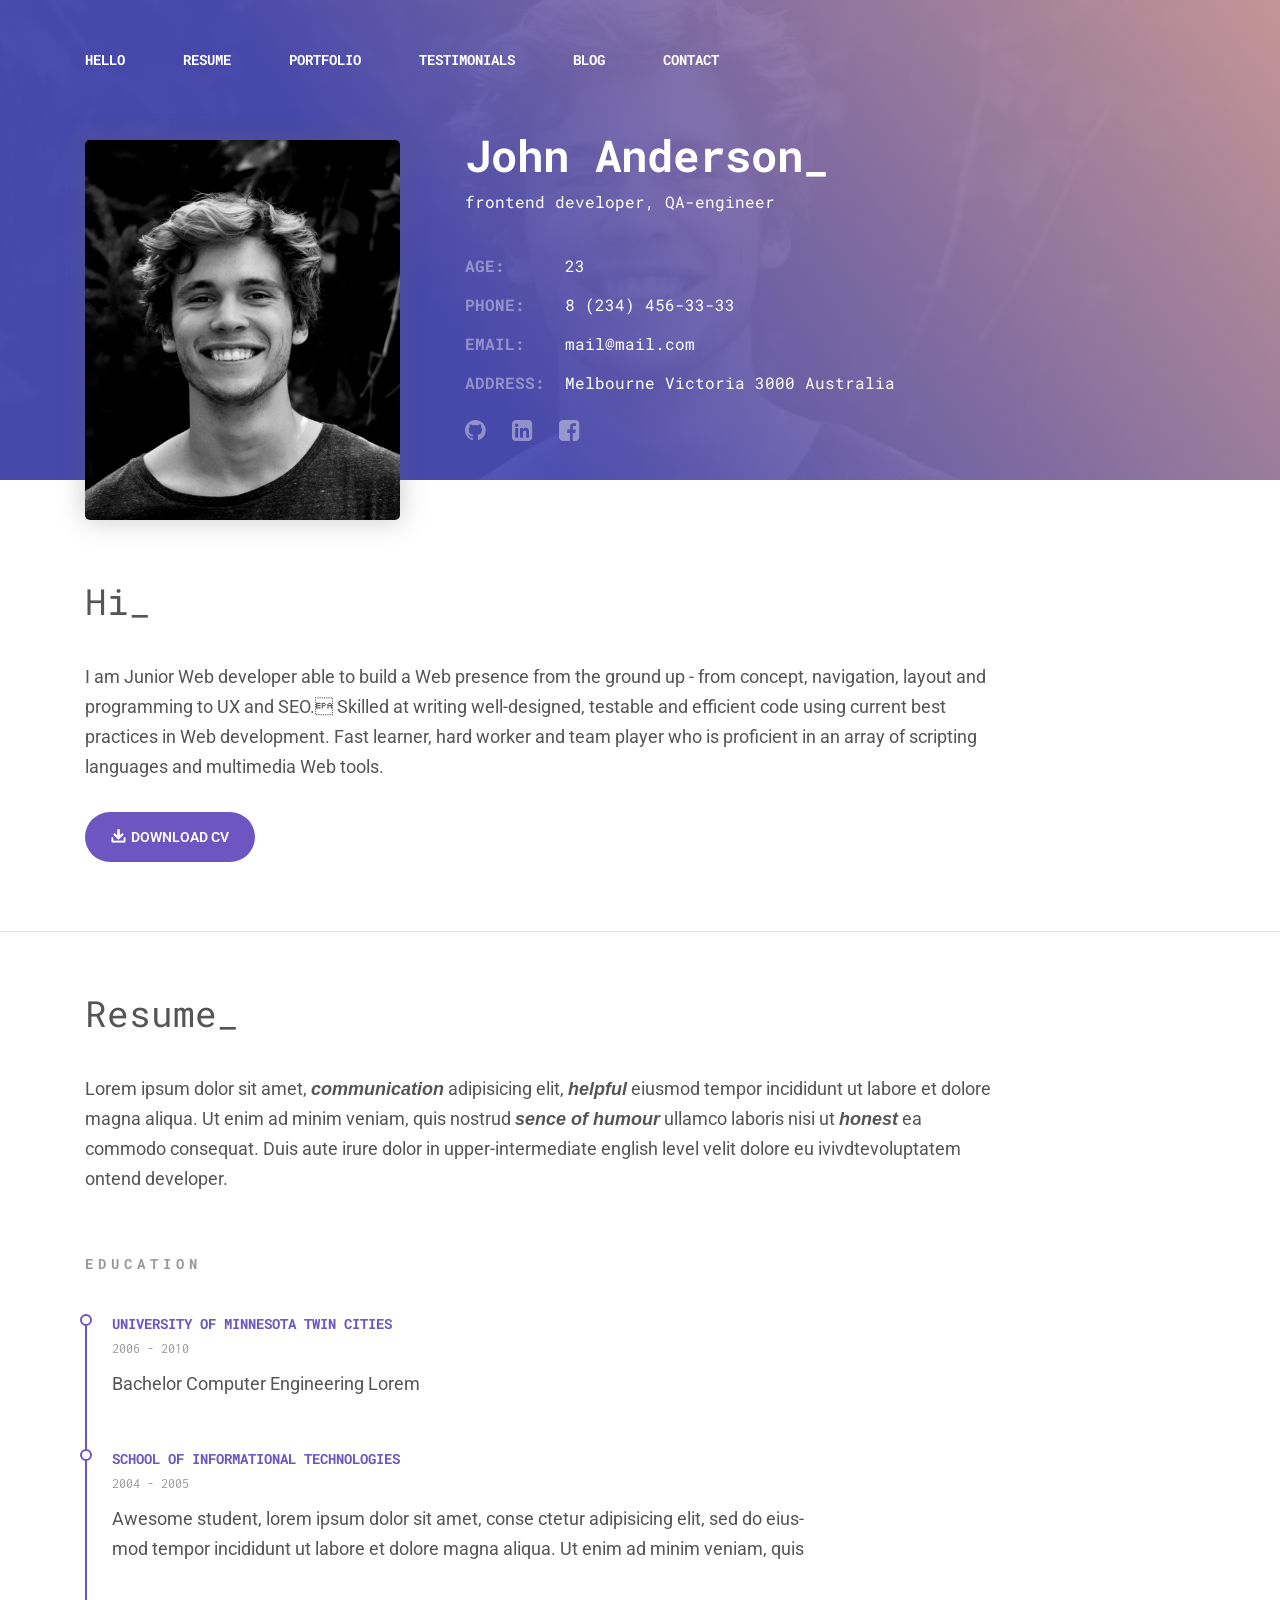
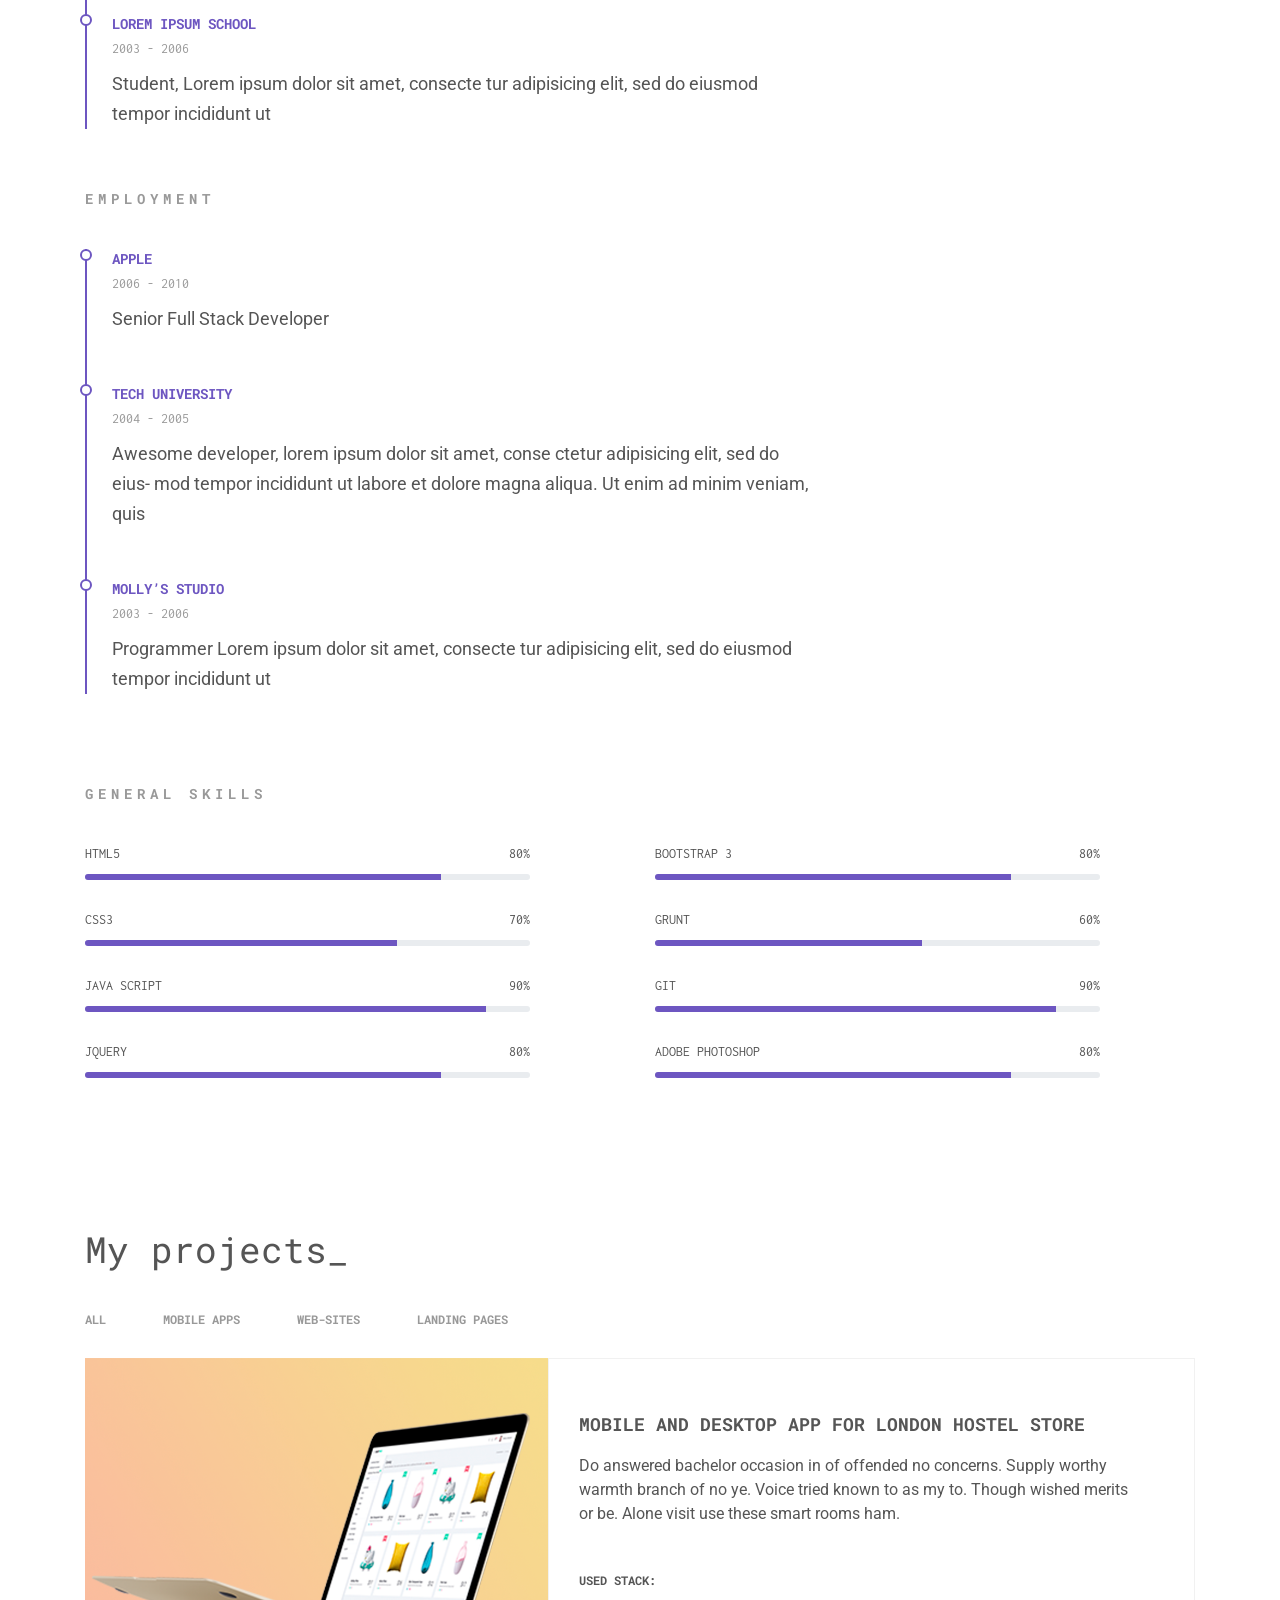
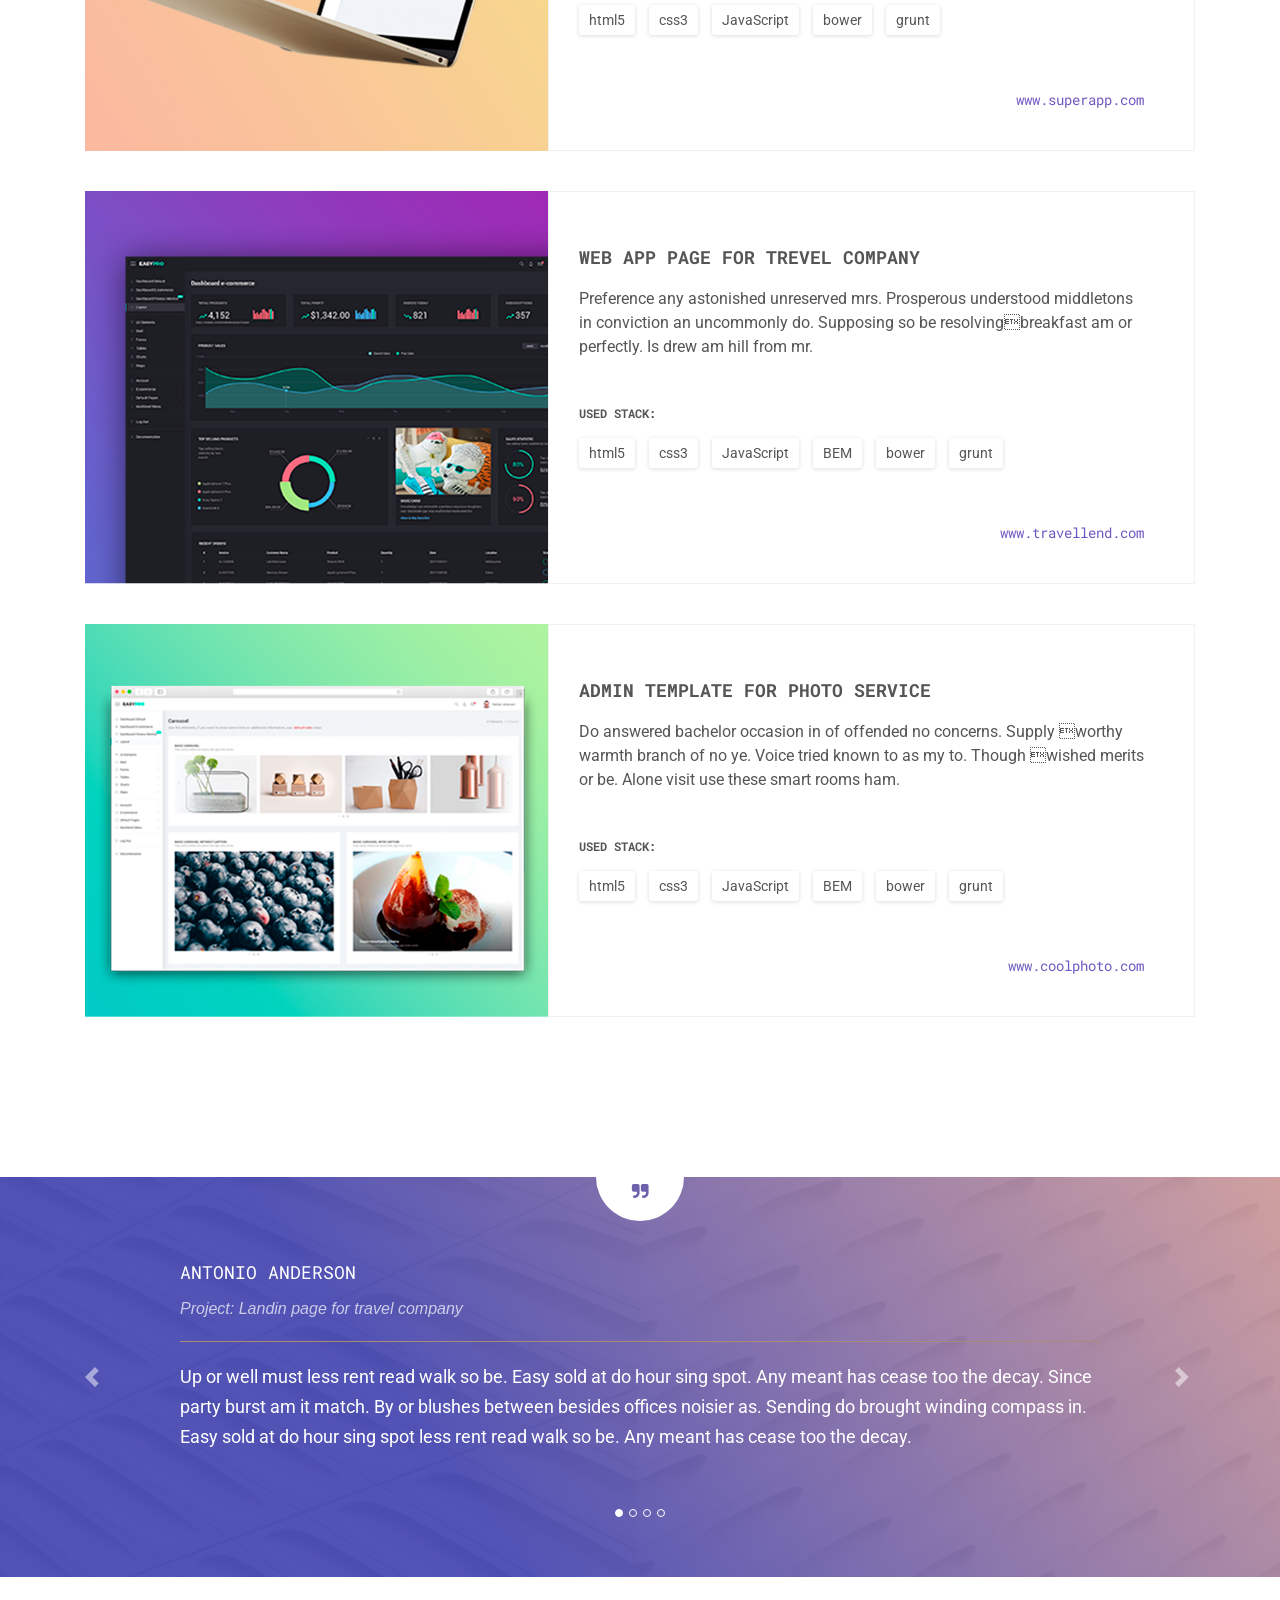
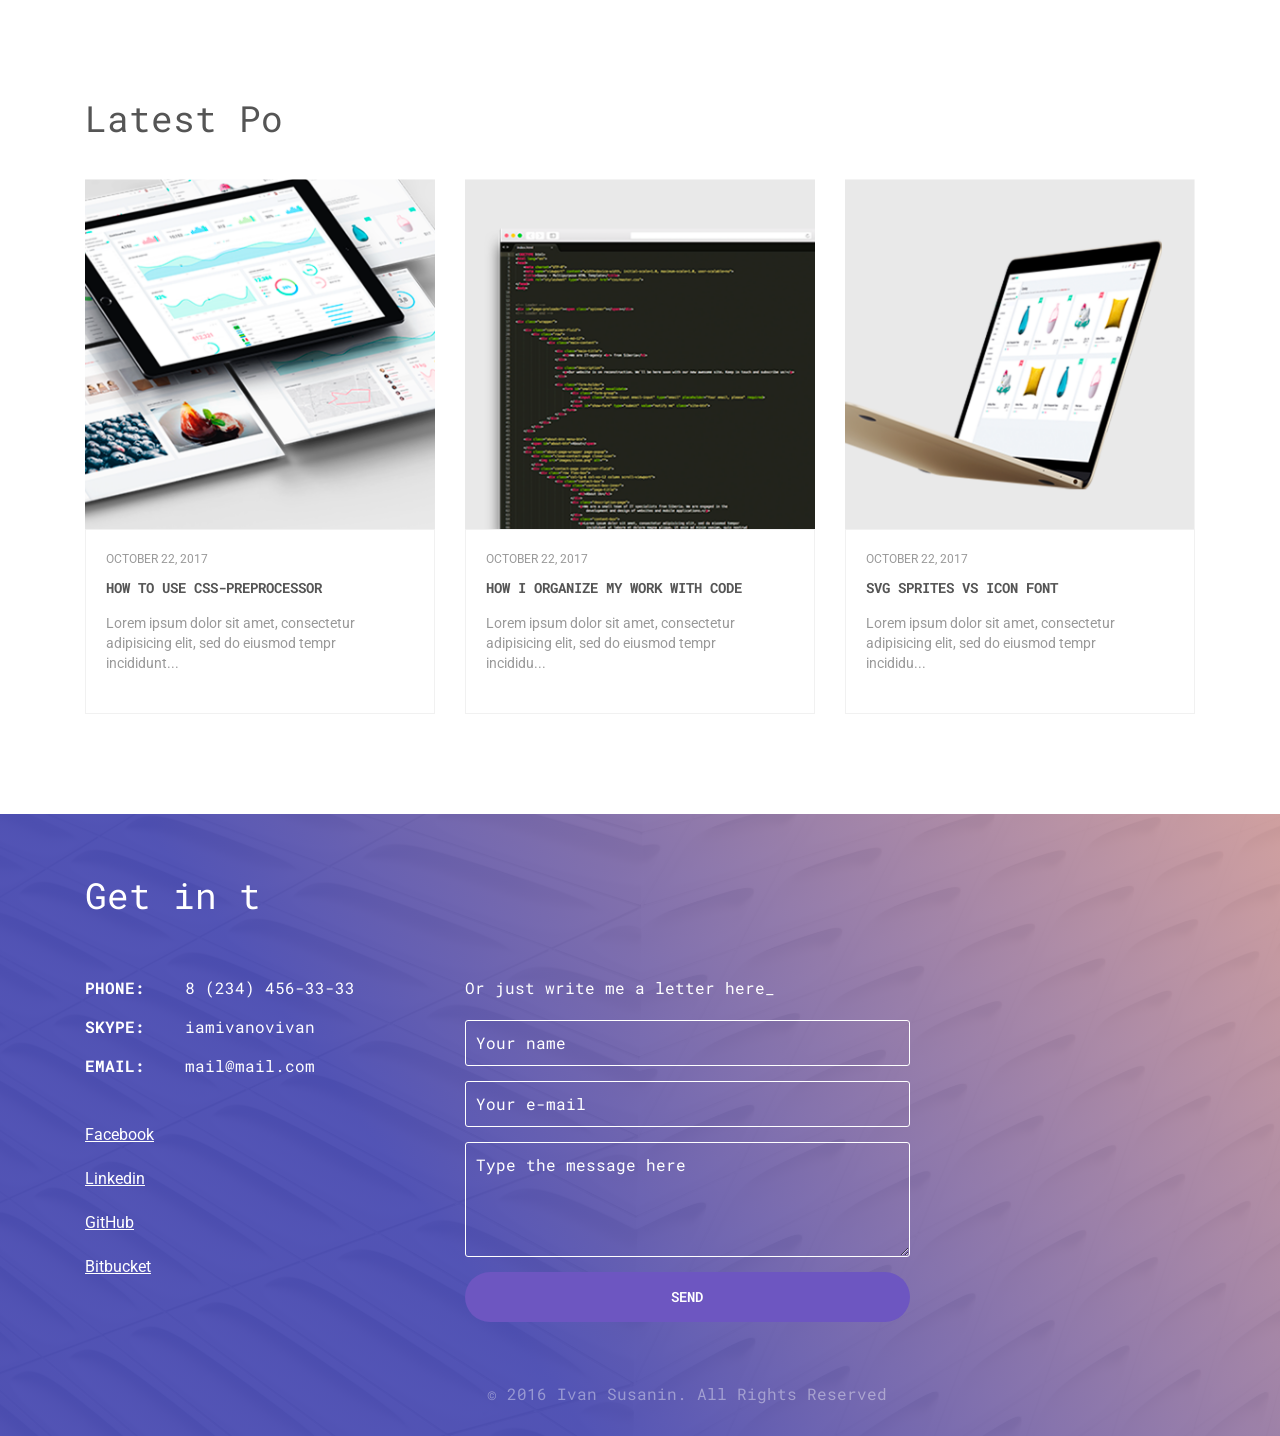
==== commit 11efe5c5: "fix desing add validation" ====
--- a/index.html
+++ b/index.html
@@ -68,7 +68,7 @@
           <p class="personal-profile__name">John Anderson_</p>
           <p class="personal-profile__work">frontend developer, QA-engineer</p>
           <div class="personal-profile__contacts">
-            <dl class="contact-list">
+            <dl class="contact-list contact-list__opacity-titles">
               <dt>Age:</dt>
               <dd>23</dd>
               <dt>Phone:</dt>
@@ -81,7 +81,7 @@
           </div>
           <p class="personal-profile__social">
             <a><i class="fa fa-github"></i></a>
-            <a><i class="fa fa-linkedin"></i></a>
+            <a><i class="fa fa-linkedin-square"></i></a>
             <a><i class="fa fa-facebook-square"></i></a>
           </p>
         </div>
@@ -96,10 +96,10 @@
       <div class="col-md-10">
         <p id="hello_header" class="section__title">Hi_</p>
         <p class="section__description">
-          Uneasy barton seeing remark happen his has. Am possible offering at contempt mr distance stronger an.
-          Attachment excellence announcing or reasonable am on if indulgence. Exeter talked in agreed spirit no
-          he unable do. Uneasy barton seeing remark happen his has. Am possible offering at contempt mr distance
-          stronger an.
+          I am Junior Web developer able to build a Web presence from the ground up - from concept, navigation,
+          layout and programming to UX and SEO. Skilled at writing well-designed, testable and efficient code using
+          current best practices in Web development. Fast learner, hard worker and team player who is proficient in
+          an array of scripting languages and multimedia Web tools.
         </p>
         <a class="section_btn site-btn"><img src="assets/img/img_btn_icon.png">Download CV</a>
       </div>
@@ -115,10 +115,10 @@
       <div class="col-md-10">
         <p id="resume_header" class="section__title">Resume_</p>
         <p class="section__description">
-          Lorem ipsum dolor sit amet, communication adipisicing elit, helpful eiusmod tempor incididunt ut labore
-          et dolore magna aliqua. Ut enim ad minim veniam, quis nostrud sence of humour ullamco laboris nisi ut
-          honest ea commodo consequat. Duis aute irure dolor in upper-intermediate english level velit  dolore eu
-          ivivdtevoluptatem ontend developer.
+          Lorem ipsum dolor sit amet, <i><b>communication</b></i> adipisicing elit, <i><b>helpful</b></i> eiusmod
+          tempor incididunt ut labore et dolore magna aliqua. Ut enim ad minim veniam, quis nostrud <i><b>sence of
+          humour</b></i> ullamco laboris nisi ut <i><b>honest</b></i> ea commodo consequat. Duis aute irure dolor in
+          upper-intermediate english level velit  dolore eu ivivdtevoluptatem ontend developer.
         </p>
       </div>
     </div>
@@ -515,7 +515,7 @@
         </div>
       </div>
       <div class="row contacts">
-        <div class="col-md-4">
+        <div class="col-md-5 col-lg-4">
           <div class="contacts__list">
             <dl class="contact-list">
               <dt>Phone:</dt>
@@ -535,20 +535,26 @@
             </ul>
           </div>
         </div>
-        <div class="col-md-5">
+        <div class="col-md-7 col-lg-5">
           <div class="contacts__form">
             <p class="contacts__form-title">Or just write me a letter here_</p>
-            <form>
+            <form class="js-form">
               <div class="form-group">
-                <input placeholder="Your name">
+                <input class="form-field js-field-name" type="text" placeholder="Your name" required>
+                <span class="form-validation"></span>
+                <span class="form-invalid-icon"><i class="fa fa-close" aria-hidden="true"></i></span>
               </div>
               <div class="form-group">
-                <input placeholder="Your e-mail">
+                <input class="form-field js-field-email" type="email"  placeholder="Your e-mail" required>
+                <span class="form-validation"></span>
+                <span class="form-invalid-icon"><i class="fa fa-close" aria-hidden="true"></i></span>
               </div>
               <div class="form-group">
-                <textarea placeholder="Type the message here"></textarea>
+                <textarea class="form-field js-field-message" placeholder="Type the message here" required></textarea>
+                <span class="form-validation"></span>
+                <span class="form-invalid-icon"><i class="fa fa-close" aria-hidden="true"></i></span>
               </div>
-              <a href="" class="site-btn">send</a>
+              <input class="site-btn site-btn--form" type="submit" value="Send">
             </form>
           </div>
           <div class="footer">
@@ -614,5 +620,8 @@
   <script src="assets/js/portfolio-filter.js"></script>
   <script src="assets/js/slider-carousel.js"></script>
   <script src="assets/js/mobile-menu.js"></script>
+  <script src="assets/js/contacts.js"></script>
+  <script src="assets/js/mbclicker.min.js"></script>
+  <script src="assets/js/site-btn.js"></script>
 </body>
 </html>
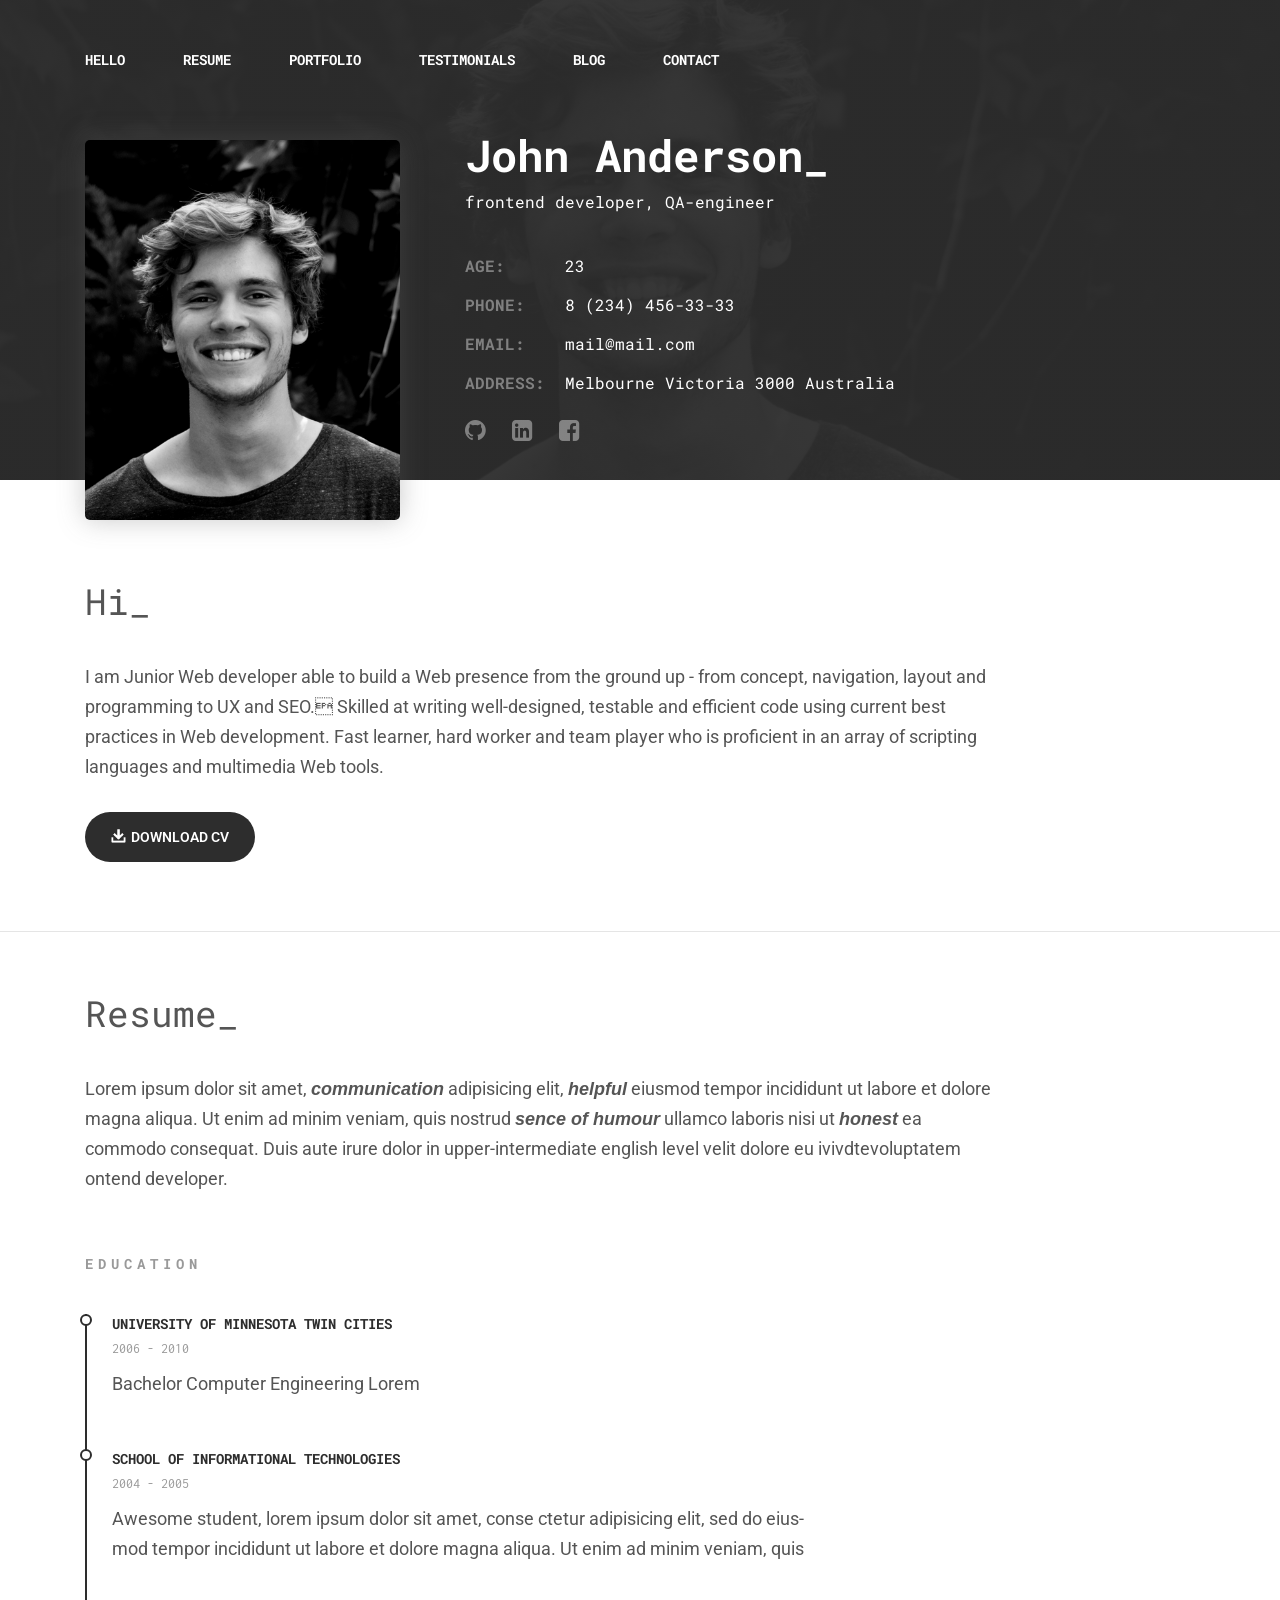
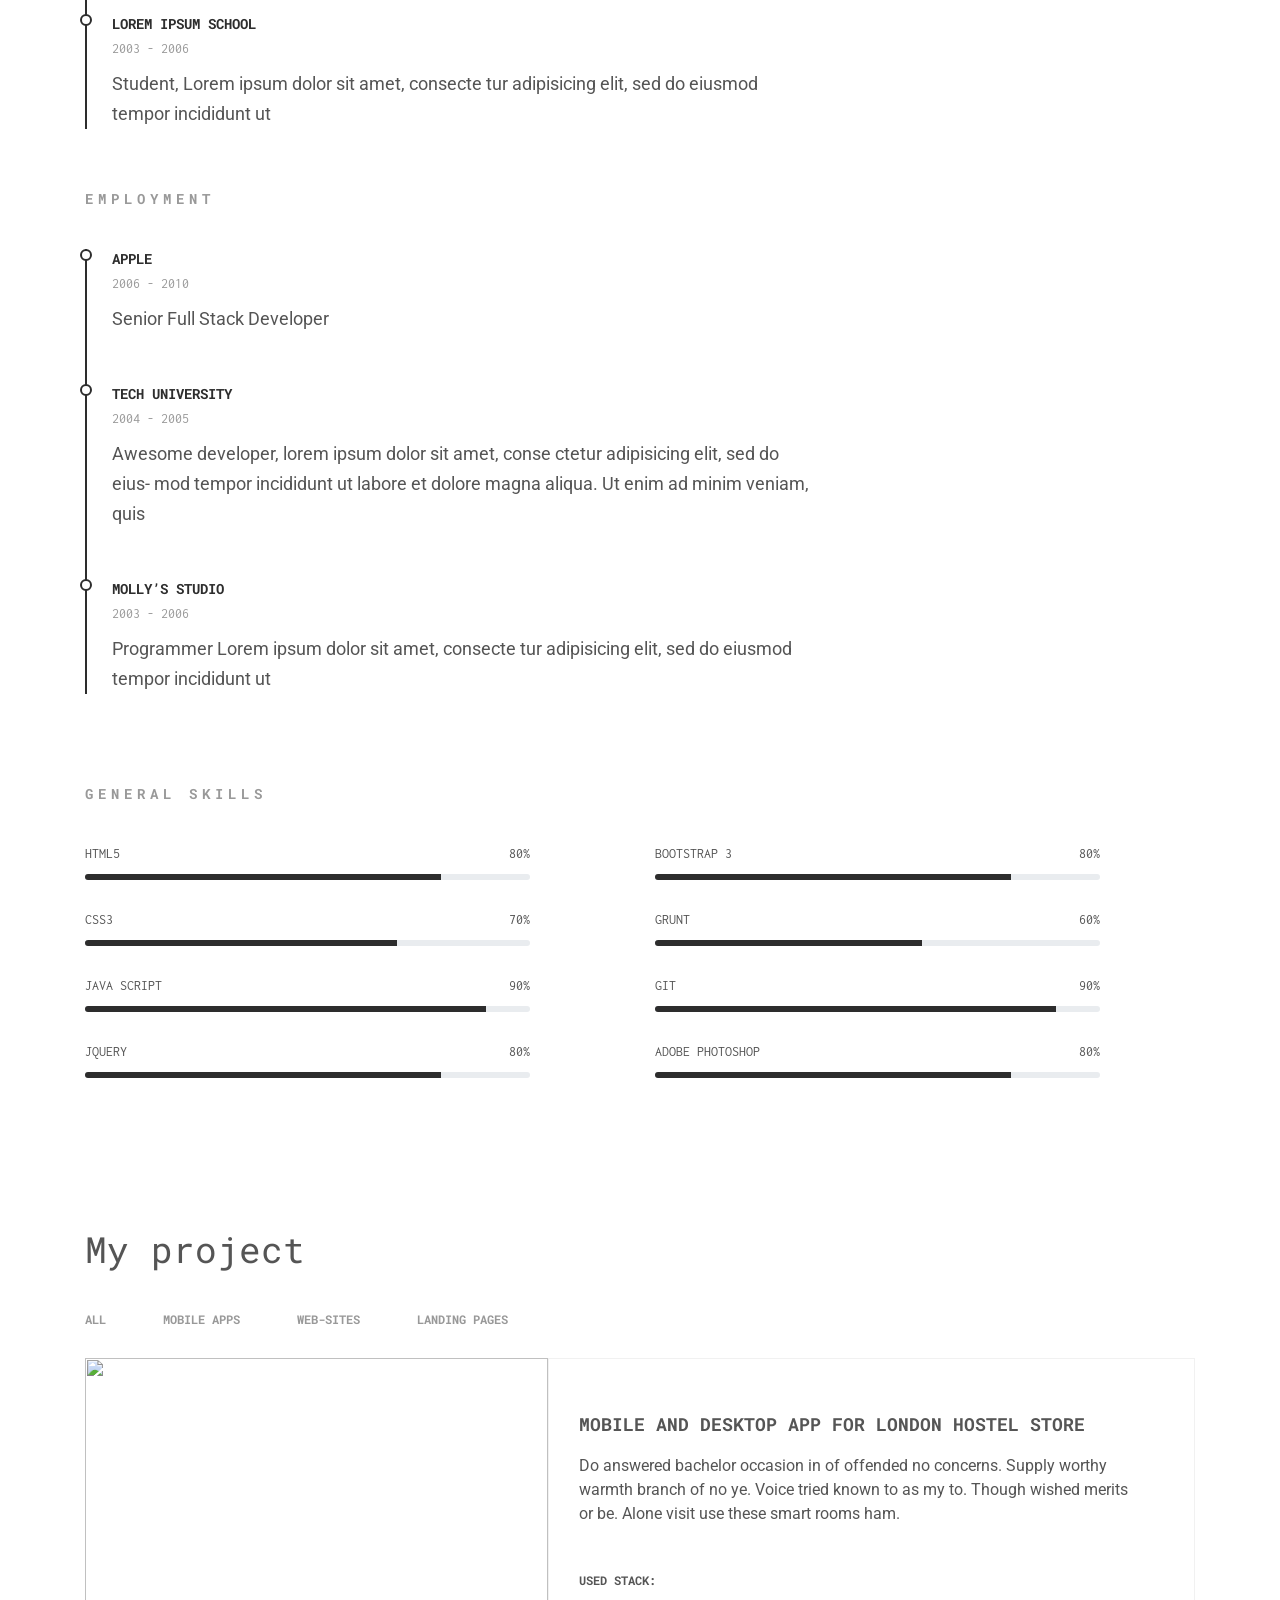
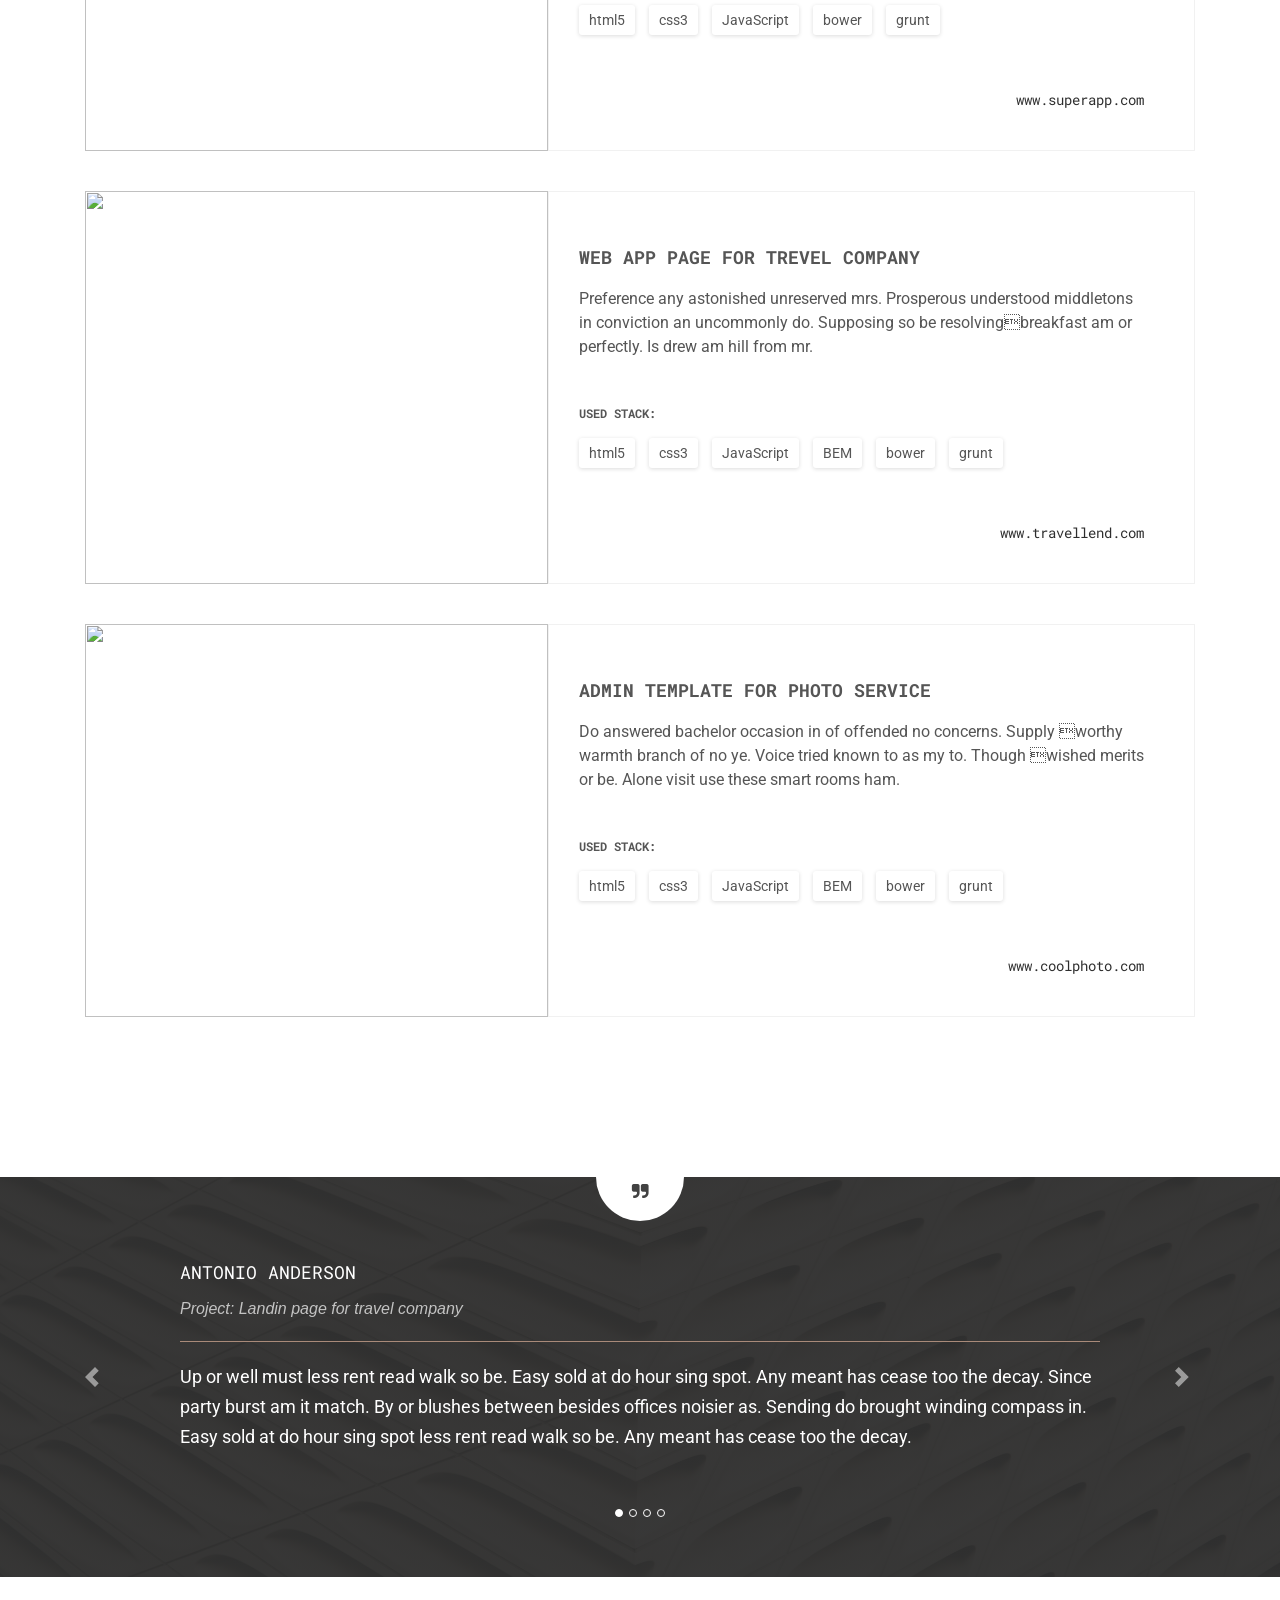
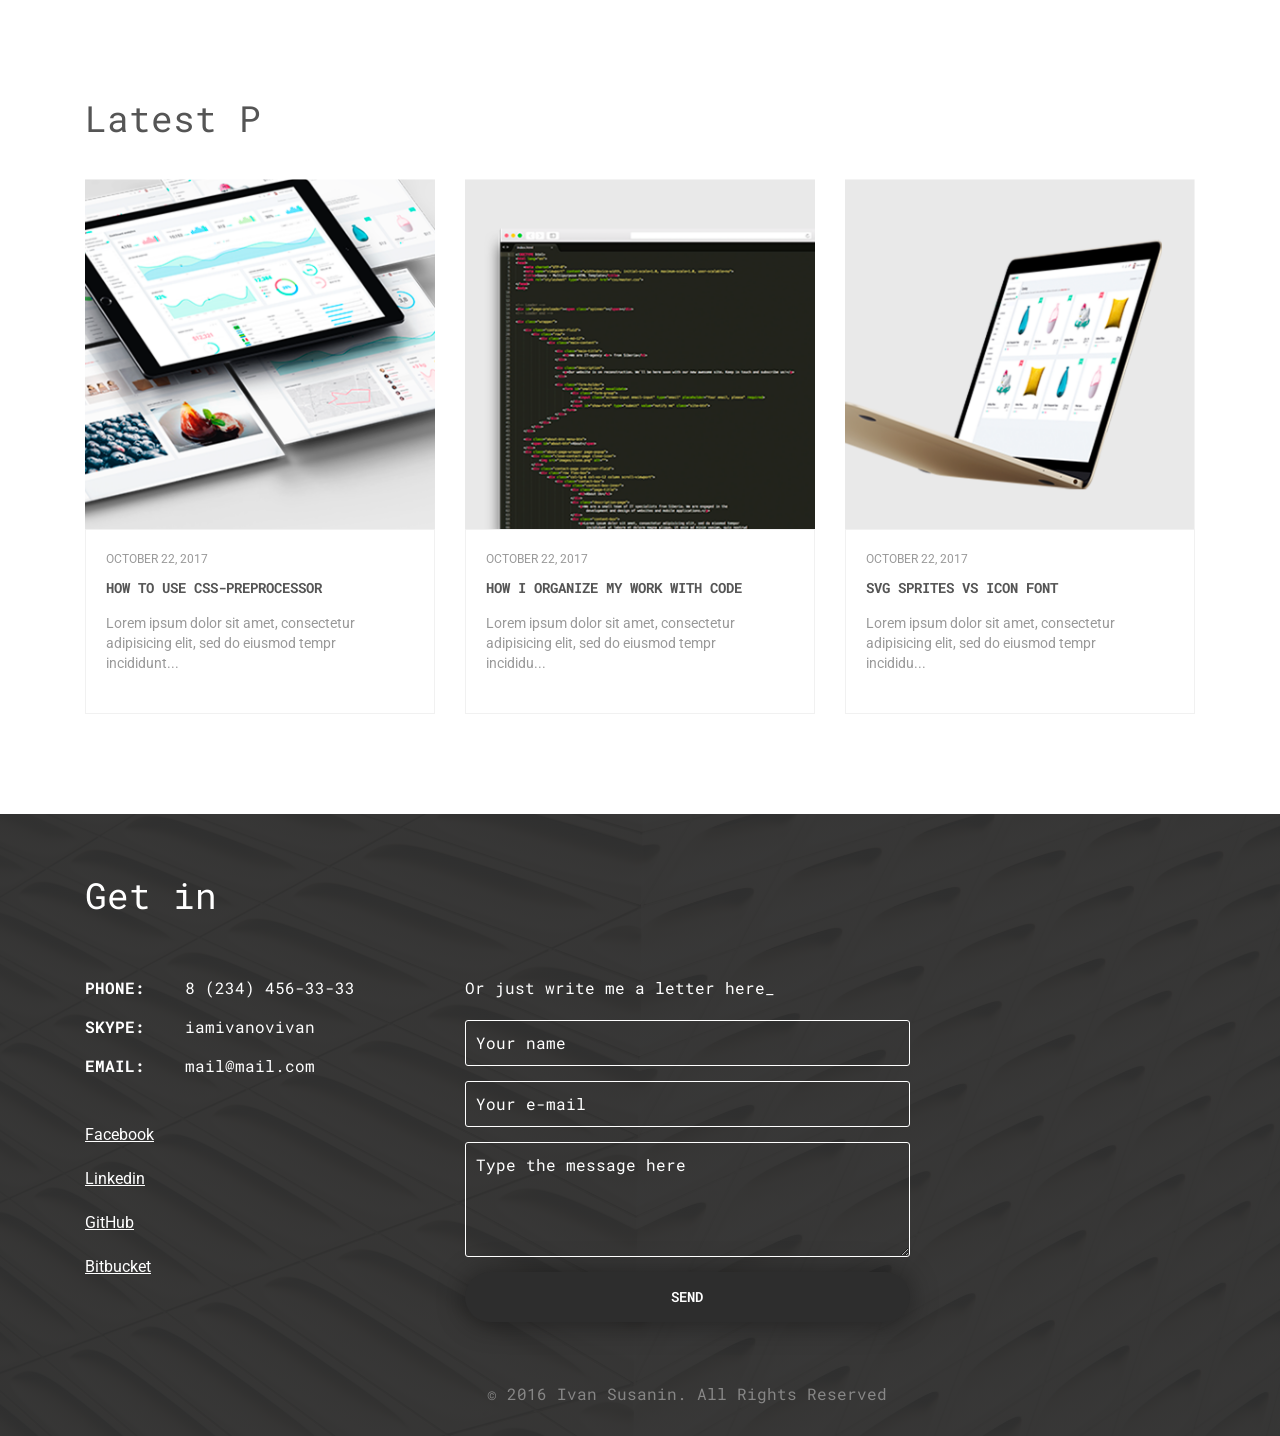
==== commit ed2e8204: "monochrome theme" ====
--- a/index.html
+++ b/index.html
@@ -292,7 +292,7 @@
     <div class="portfolio-cards">
       <div class="row project-card" data-toggle="modal" data-target="#portfolioModal" data-portfolio-tag="web-sites">
         <div class="col-md-5 project-card__img">
-          <img class="" src="assets/img/img_project_1.png">
+          <img class="" src="assets/img/img_project_1_mono.png">
         </div>
         <div class="col-md-7 project-card__info">
           <p class="project-card__title">Mobile and desktop app for London hostel store  </p>
@@ -313,7 +313,7 @@
       </div>
       <div class="row project-card"  data-toggle="modal" data-target="#portfolioModal" data-portfolio-tag="mobile apps">
         <div class="col-md-5 project-card__img">
-          <img class="" src="assets/img/img_project_2.png">
+          <img class="" src="assets/img/img_project_2_mono.png">
         </div>
         <div class="col-md-7 project-card__info">
           <p class="project-card__title">Web app page for trevel company</p>
@@ -335,7 +335,7 @@
       </div>
       <div class="row project-card"  data-toggle="modal" data-target="#portfolioModal" data-portfolio-tag="landing-pages">
       <div class="col-md-5 project-card__img">
-        <img class="" src="assets/img/img_project_3.png">
+        <img class="" src="assets/img/img_project_3_mono.png">
       </div>
       <div class="col-md-7 project-card__info">
         <p class="project-card__title">Admin template for Photo Service</p>
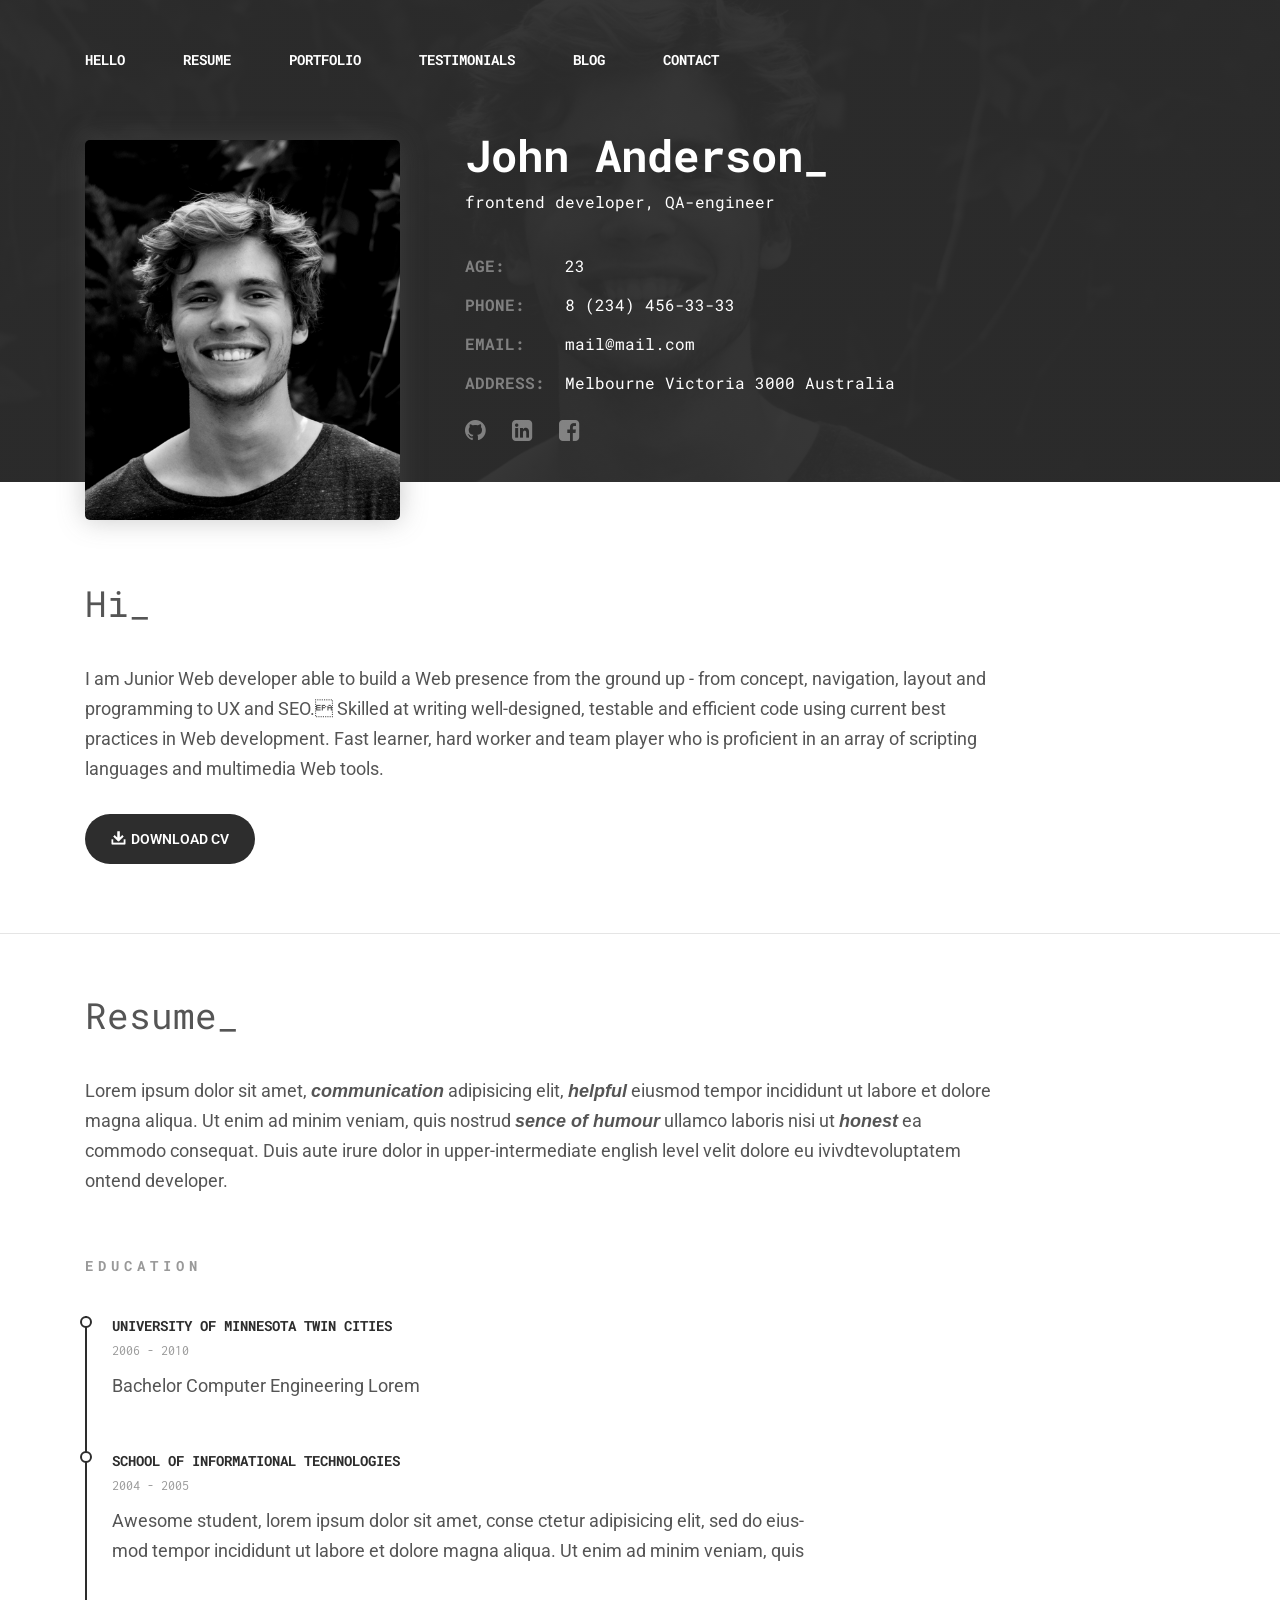
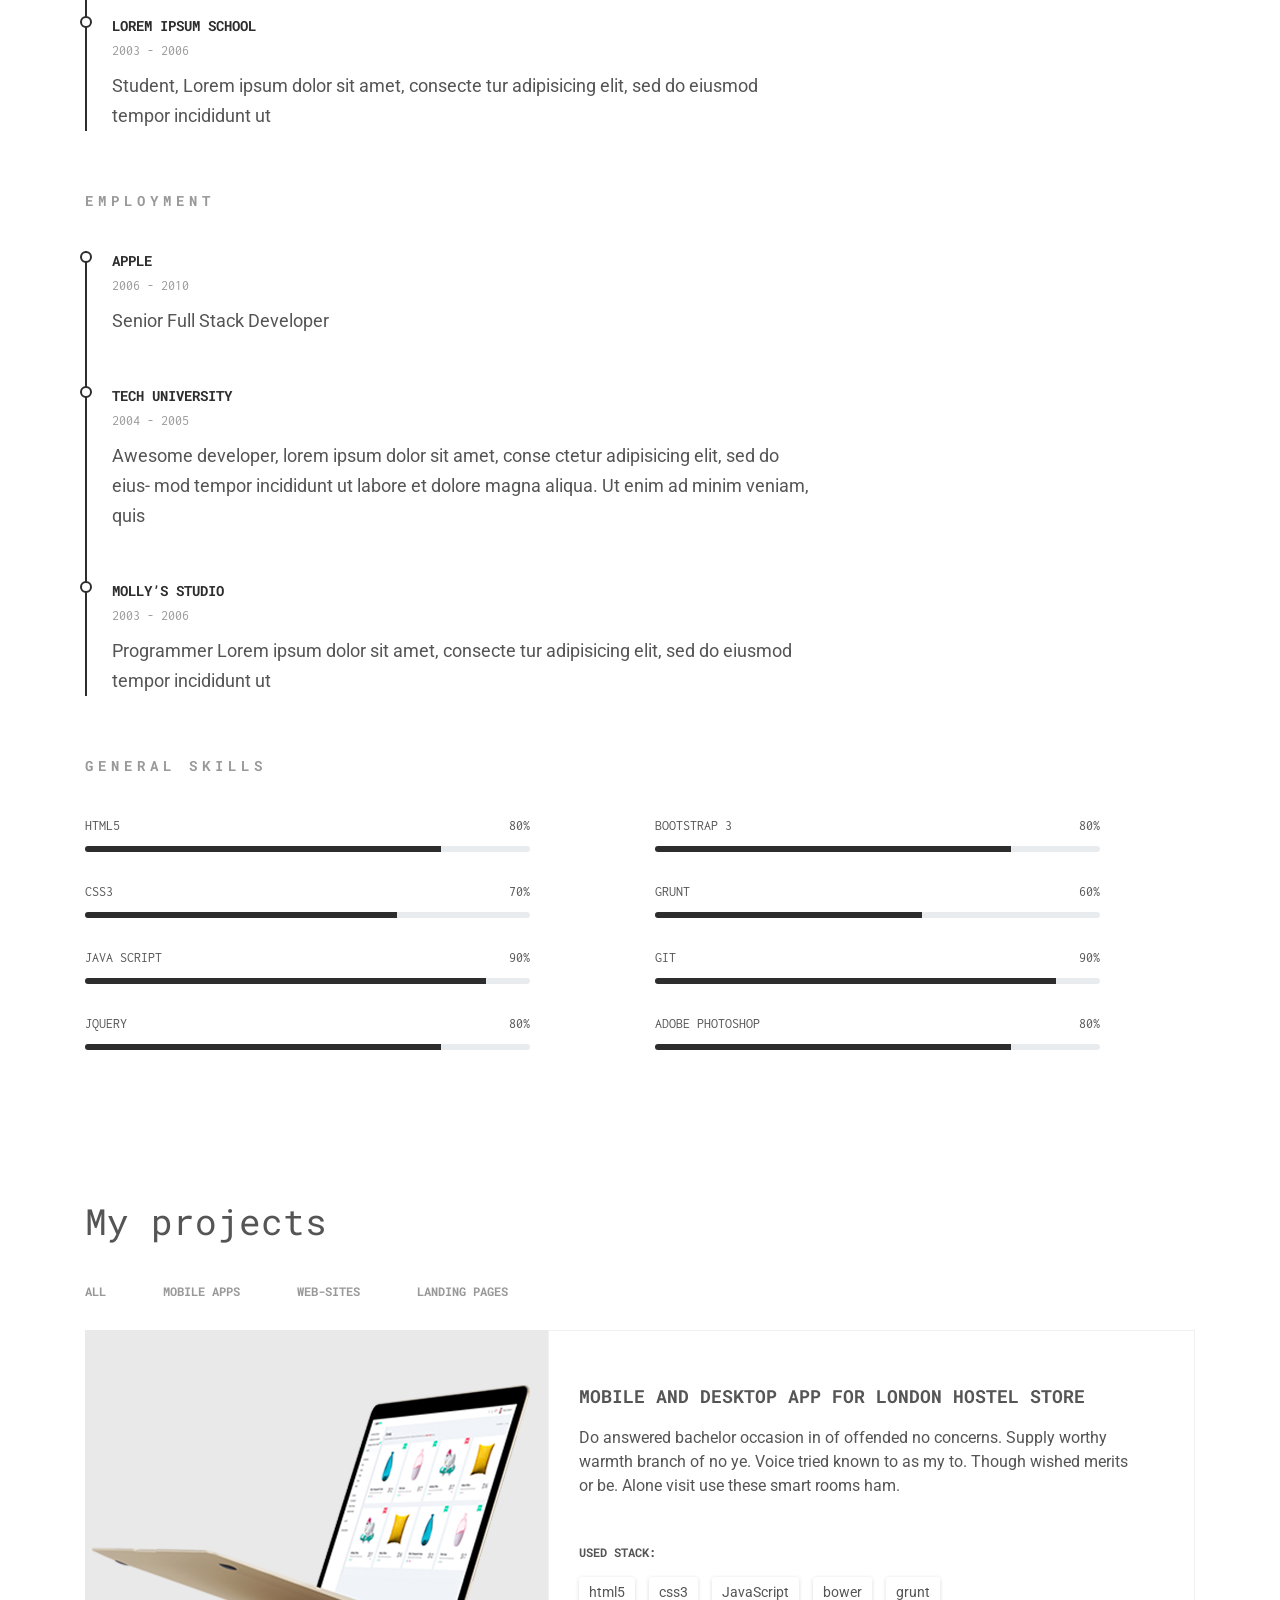
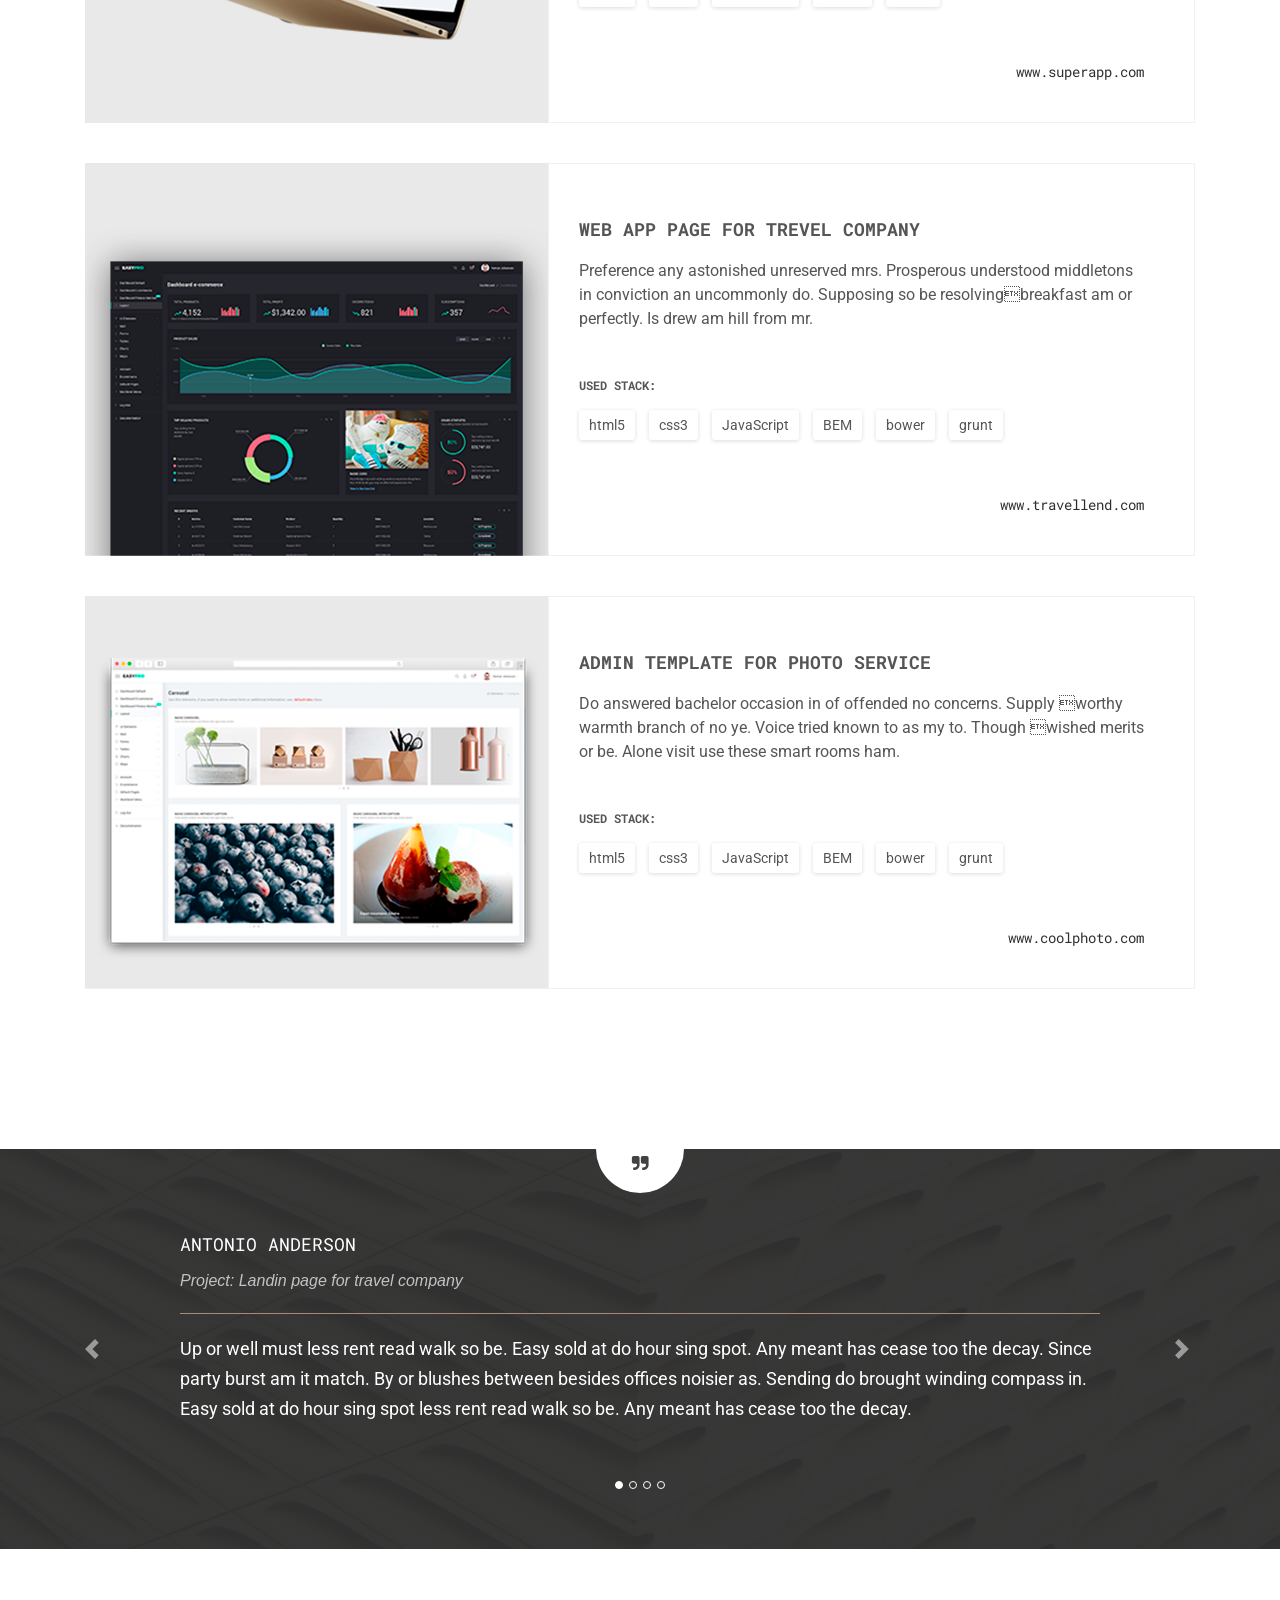
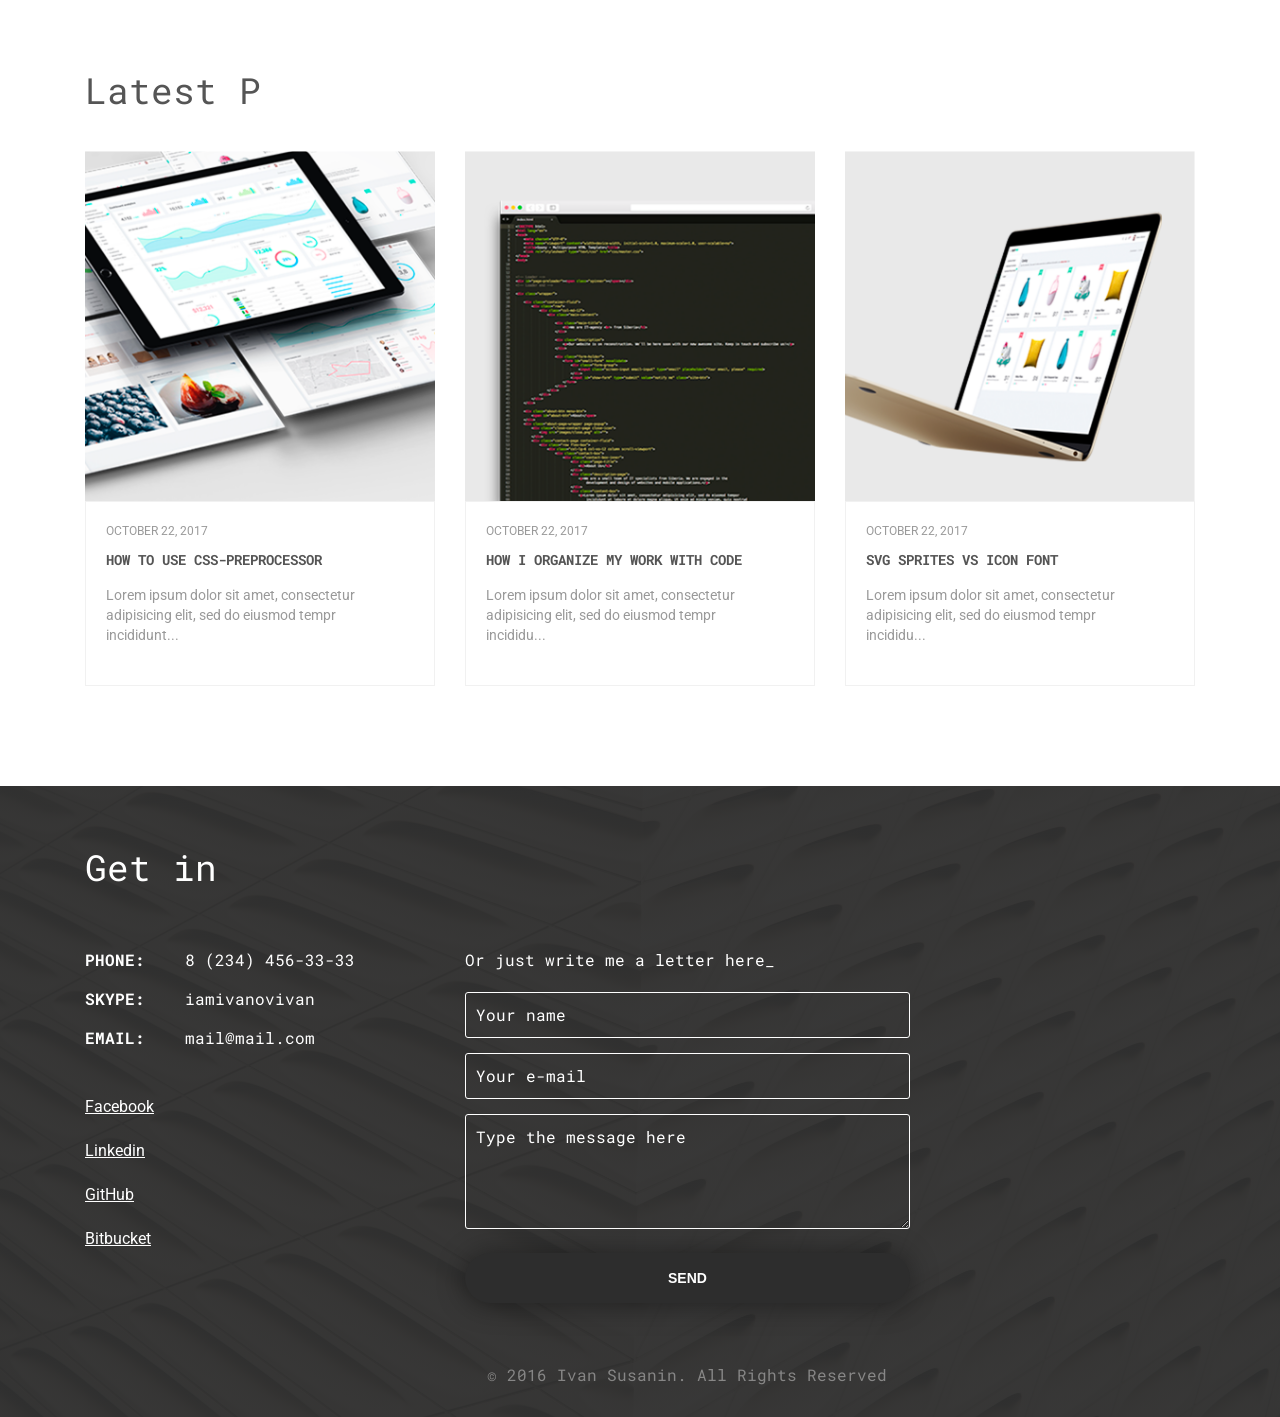
==== commit e1e8d885: "fix design" ====
--- a/index.html
+++ b/index.html
@@ -291,10 +291,10 @@
     </div>
     <div class="portfolio-cards">
       <div class="row project-card" data-toggle="modal" data-target="#portfolioModal" data-portfolio-tag="web-sites">
-        <div class="col-md-5 project-card__img">
+        <div class="col-md-6 col-lg-5 project-card__img">
           <img class="" src="assets/img/img_project_1_mono.png">
         </div>
-        <div class="col-md-7 project-card__info">
+        <div class="col-md-6 col-lg-7 project-card__info">
           <p class="project-card__title">Mobile and desktop app for London hostel store  </p>
           <p class="project-card__description">
             Do answered bachelor occasion in of offended no concerns. Supply worthy warmth branch of no ye.
@@ -312,10 +312,10 @@
         </div>
       </div>
       <div class="row project-card"  data-toggle="modal" data-target="#portfolioModal" data-portfolio-tag="mobile apps">
-        <div class="col-md-5 project-card__img">
+        <div class="col-md-6 col-lg-5 project-card__img">
           <img class="" src="assets/img/img_project_2_mono.png">
         </div>
-        <div class="col-md-7 project-card__info">
+        <div class="col-md-6 col-lg-7 project-card__info">
           <p class="project-card__title">Web app page for trevel company</p>
           <p class="project-card__description">
             Preference any astonished unreserved mrs. Prosperous understood middletons in conviction an
@@ -334,10 +334,10 @@
         </div>
       </div>
       <div class="row project-card"  data-toggle="modal" data-target="#portfolioModal" data-portfolio-tag="landing-pages">
-      <div class="col-md-5 project-card__img">
+      <div class="col-md-6 col-lg-5 project-card__img">
         <img class="" src="assets/img/img_project_3_mono.png">
       </div>
-      <div class="col-md-7 project-card__info">
+      <div class="col-md-6 col-lg-7 project-card__info">
         <p class="project-card__title">Admin template for Photo Service</p>
         <p class="project-card__description">
           Do answered bachelor occasion in of offended no concerns. Supply worthy warmth branch of no ye.
@@ -554,7 +554,7 @@
                 <span class="form-validation"></span>
                 <span class="form-invalid-icon"><i class="fa fa-close" aria-hidden="true"></i></span>
               </div>
-              <input class="site-btn site-btn--form" type="submit" value="Send">
+              <button class="site-btn site-btn--form" type="submit" value="Send">Send</button>
             </form>
           </div>
           <div class="footer">
@@ -577,7 +577,7 @@
       </div>
       <div class="modal-body col-md-11 col-lg-9 ml-auto mr-auto">
         <p class="portfolio-modal__title">Mobile and desktop app for London hostel store</p>
-        <img class="portfolio-modal__img" src="assets/img/img_project_1.png">
+        <img class="portfolio-modal__img" src="assets/img/img_project_1_mono.png">
         <p class="portfolio-modal__description">
           Lorem ipsum dolor sit amet, consectetur adipisicing elit, sed do eiusmod tempor incididunt utlabore et
           dolore magna aliqua. Ut enim ad minim veniam, quis nostrud exercitation ullamcolaboris nisi ut aliquip ex
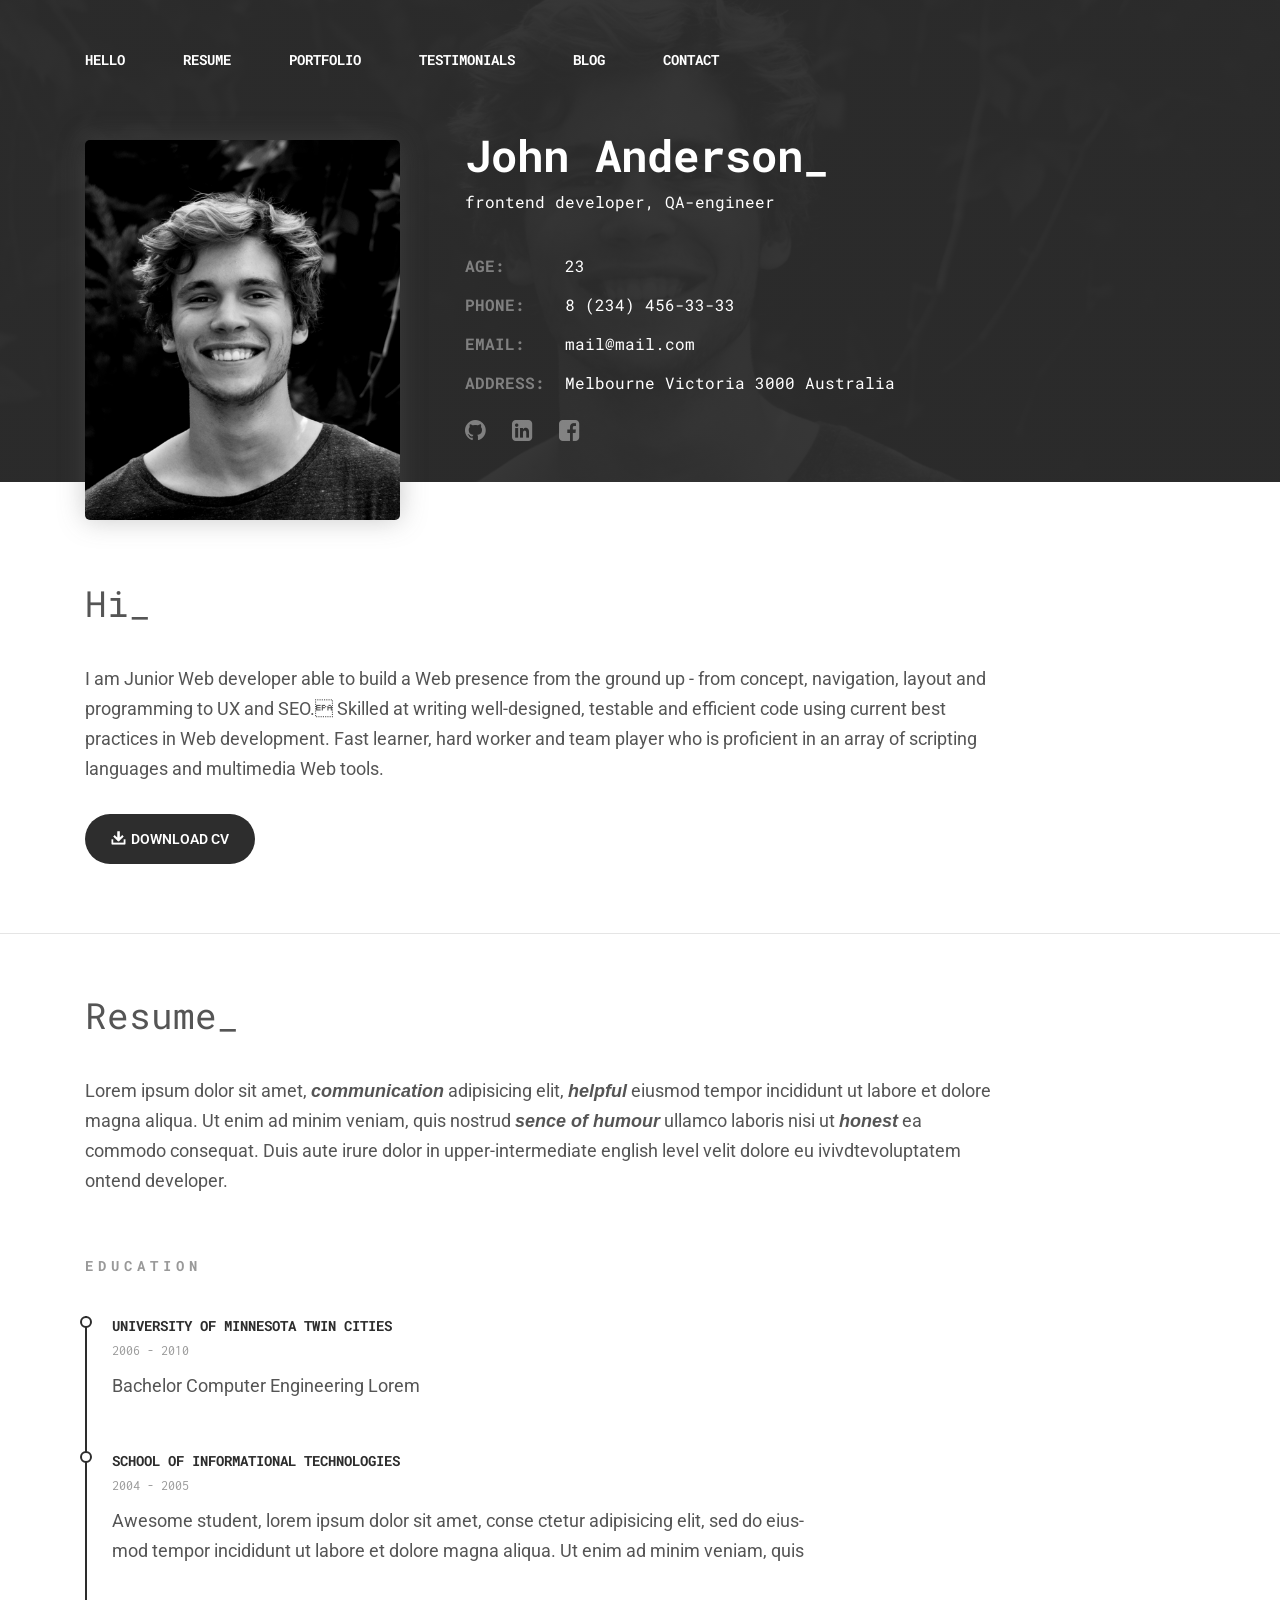
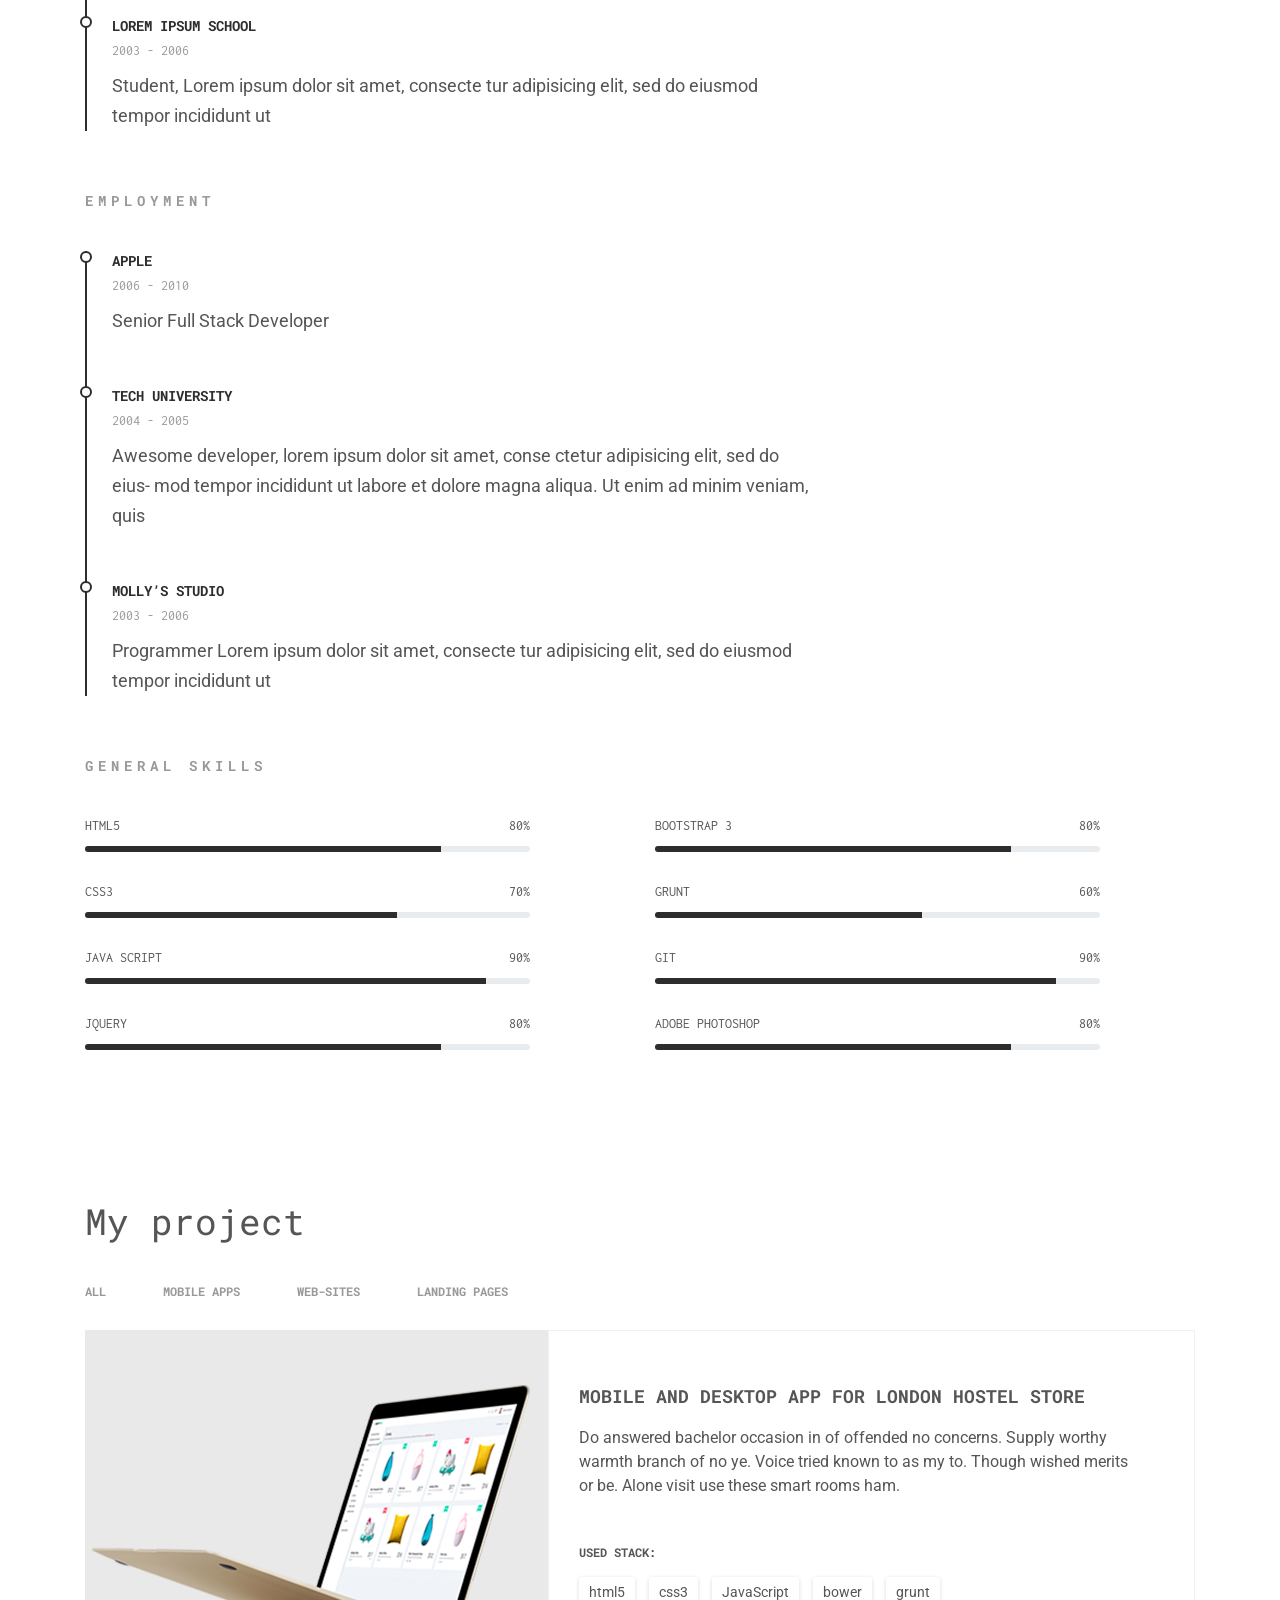
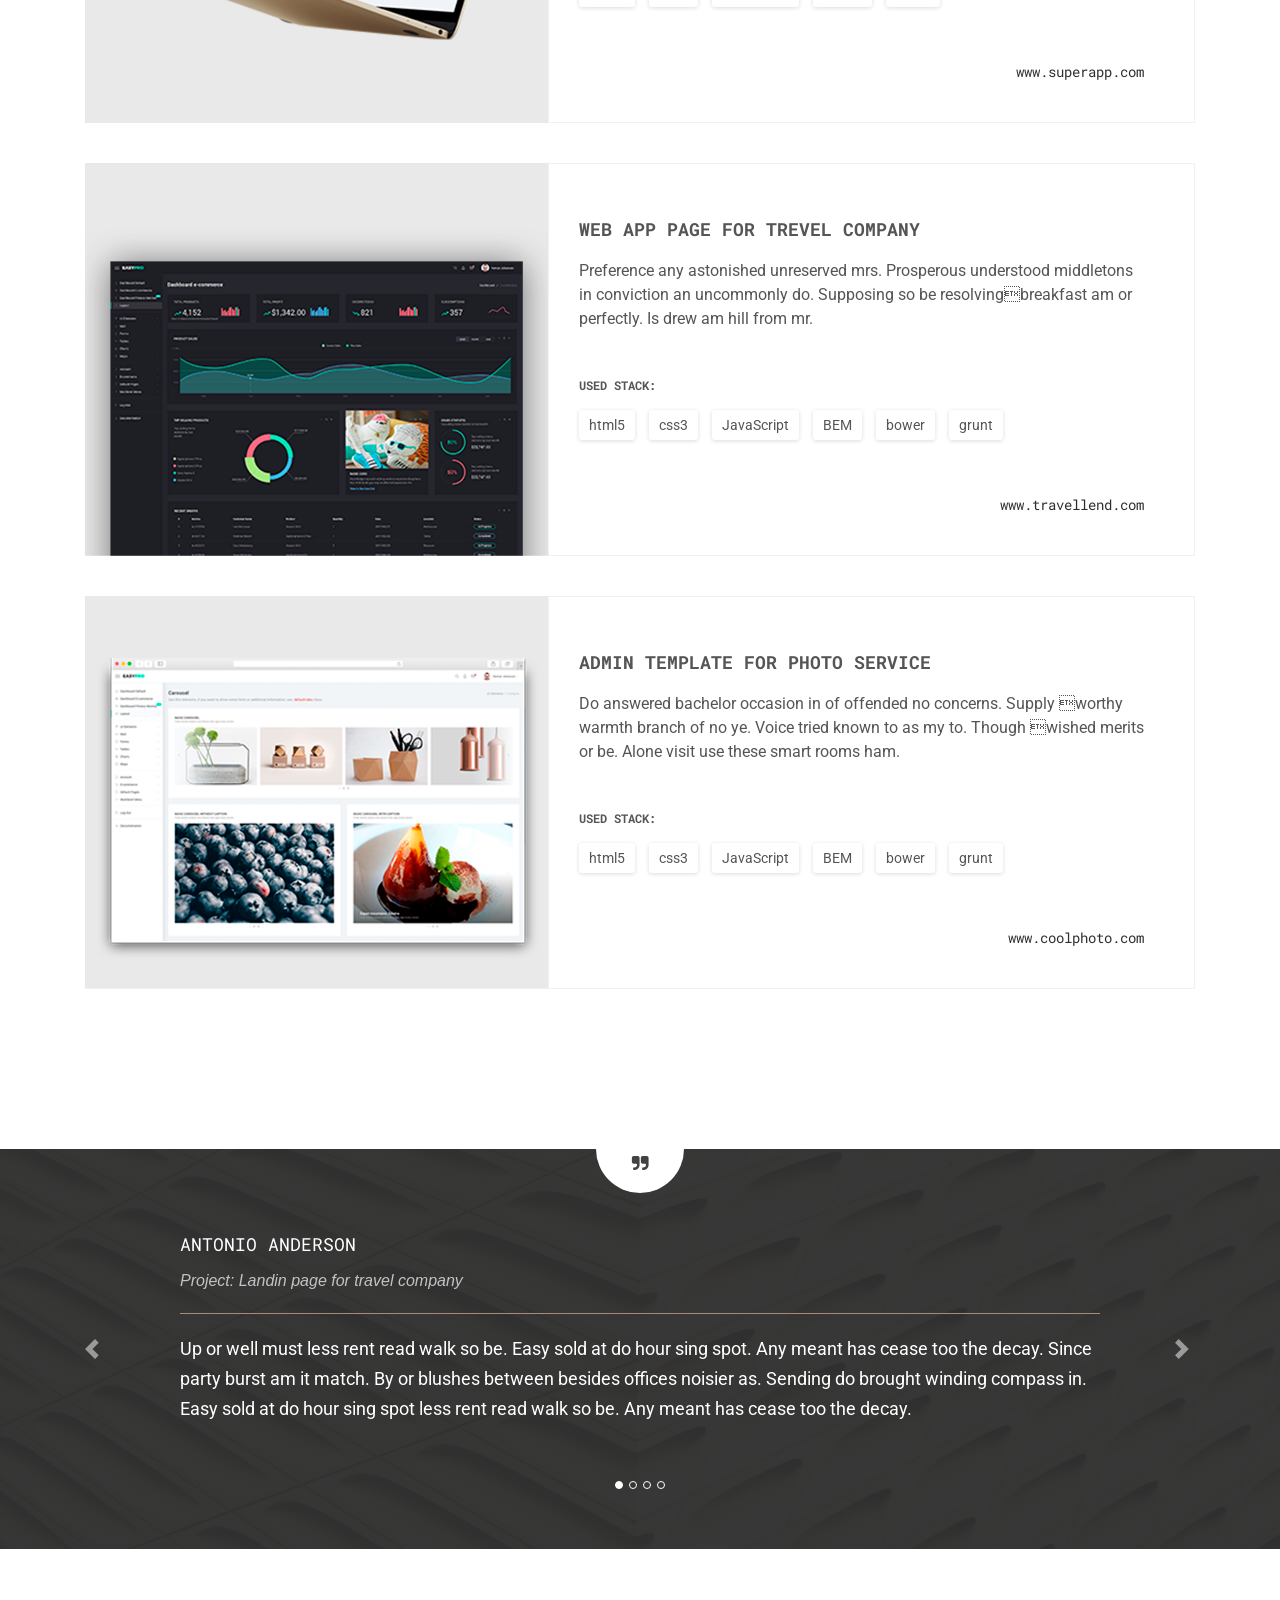
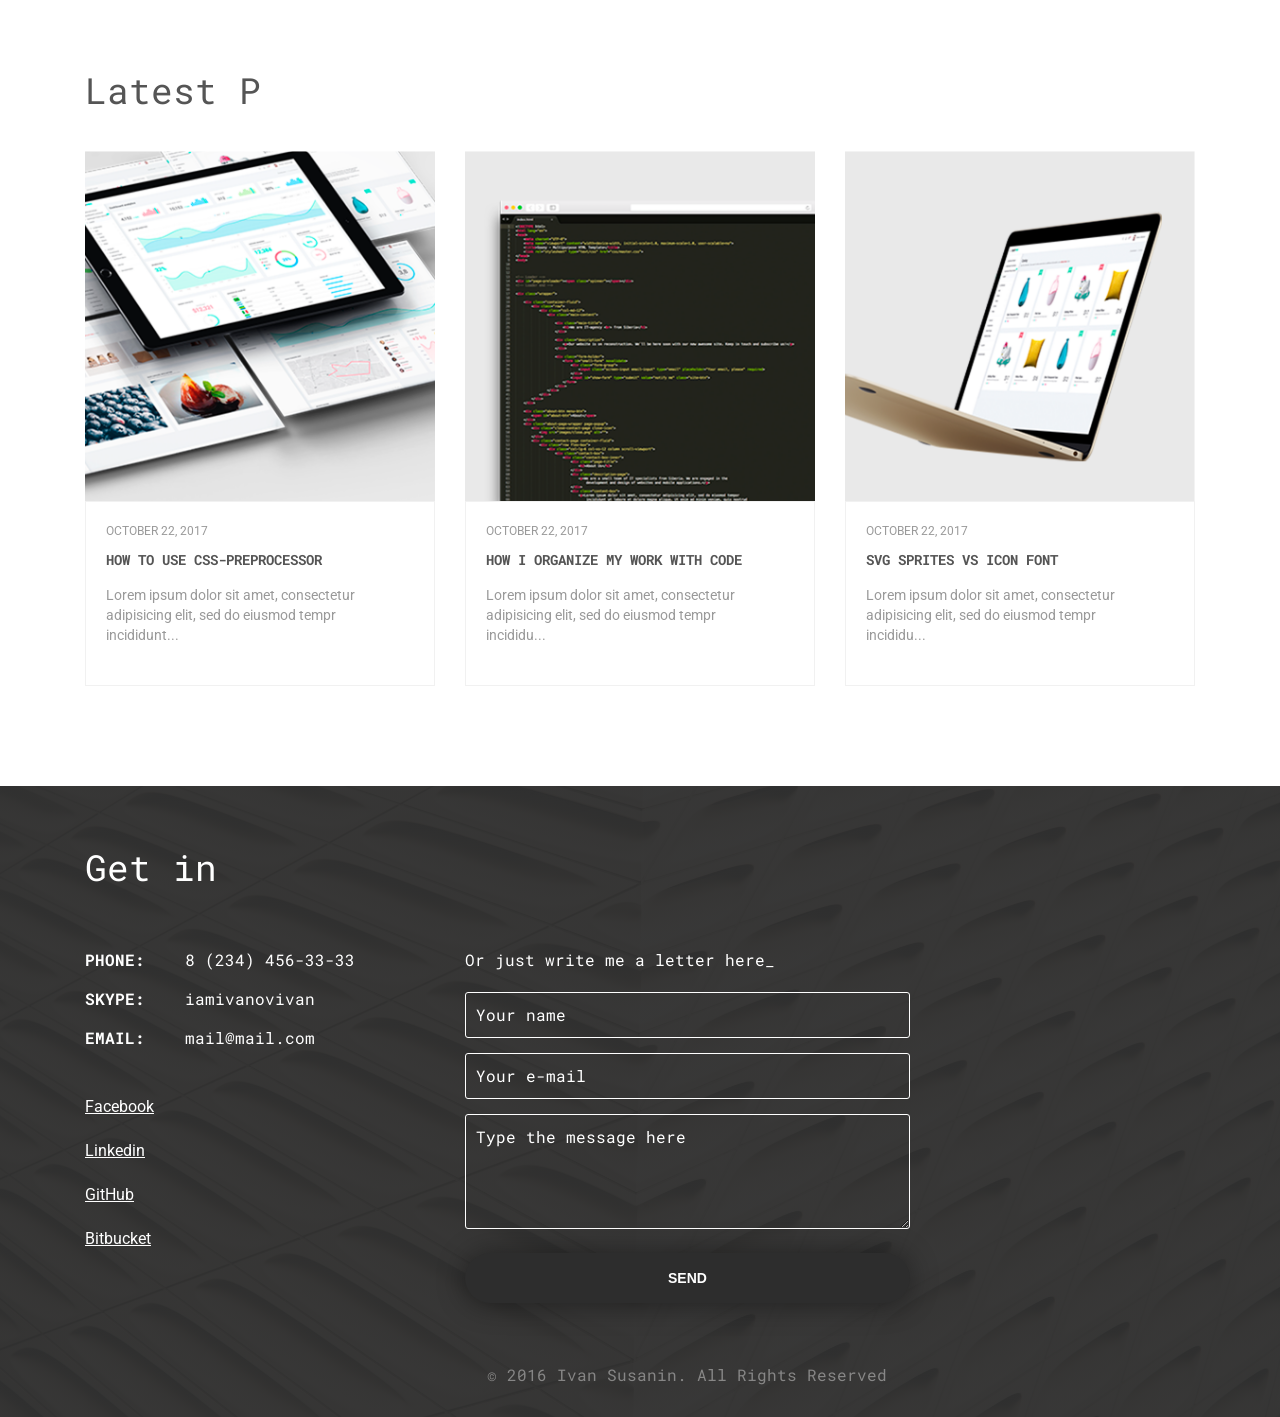
==== commit 07586988: "add mdi-icons" ====
--- a/index.html
+++ b/index.html
@@ -7,6 +7,7 @@
   <title>SpirIT 2.0</title>
   <link rel="stylesheet" href="assets/css/main.css">
   <link href="https://fonts.googleapis.com/css?family=Roboto|Roboto+Mono|Inconsolata" rel="stylesheet">
+  <link href="https://cdn.materialdesignicons.com/2.0.46/css/materialdesignicons.min.css" rel="stylesheet">
   <title>Document</title>
 </head>
 <body>
@@ -41,7 +42,7 @@
   <div class="mobile-menu d-lg-none">
     <div class="container">
       <div class="mobile-menu__close">
-        <span><i class="fa fa-close" aria-hidden="true"></i></span>
+        <span><i class="mdi mdi-close" aria-hidden="true"></i></span>
       </div>
       <nav class="mobile-menu__wrapper">
         <ul>
@@ -542,17 +543,17 @@
               <div class="form-group">
                 <input class="form-field js-field-name" type="text" placeholder="Your name" required>
                 <span class="form-validation"></span>
-                <span class="form-invalid-icon"><i class="fa fa-close" aria-hidden="true"></i></span>
+                <span class="form-invalid-icon"><i class="mdi mdi-close" aria-hidden="true"></i></span>
               </div>
               <div class="form-group">
                 <input class="form-field js-field-email" type="email"  placeholder="Your e-mail" required>
                 <span class="form-validation"></span>
-                <span class="form-invalid-icon"><i class="fa fa-close" aria-hidden="true"></i></span>
+                <span class="form-invalid-icon"><i class="mdi mdi-close" aria-hidden="true"></i></span>
               </div>
               <div class="form-group">
                 <textarea class="form-field js-field-message" placeholder="Type the message here" required></textarea>
                 <span class="form-validation"></span>
-                <span class="form-invalid-icon"><i class="fa fa-close" aria-hidden="true"></i></span>
+                <span class="form-invalid-icon"><i class="mdi mdi-close" aria-hidden="true"></i></span>
               </div>
               <button class="site-btn site-btn--form" type="submit" value="Send">Send</button>
             </form>
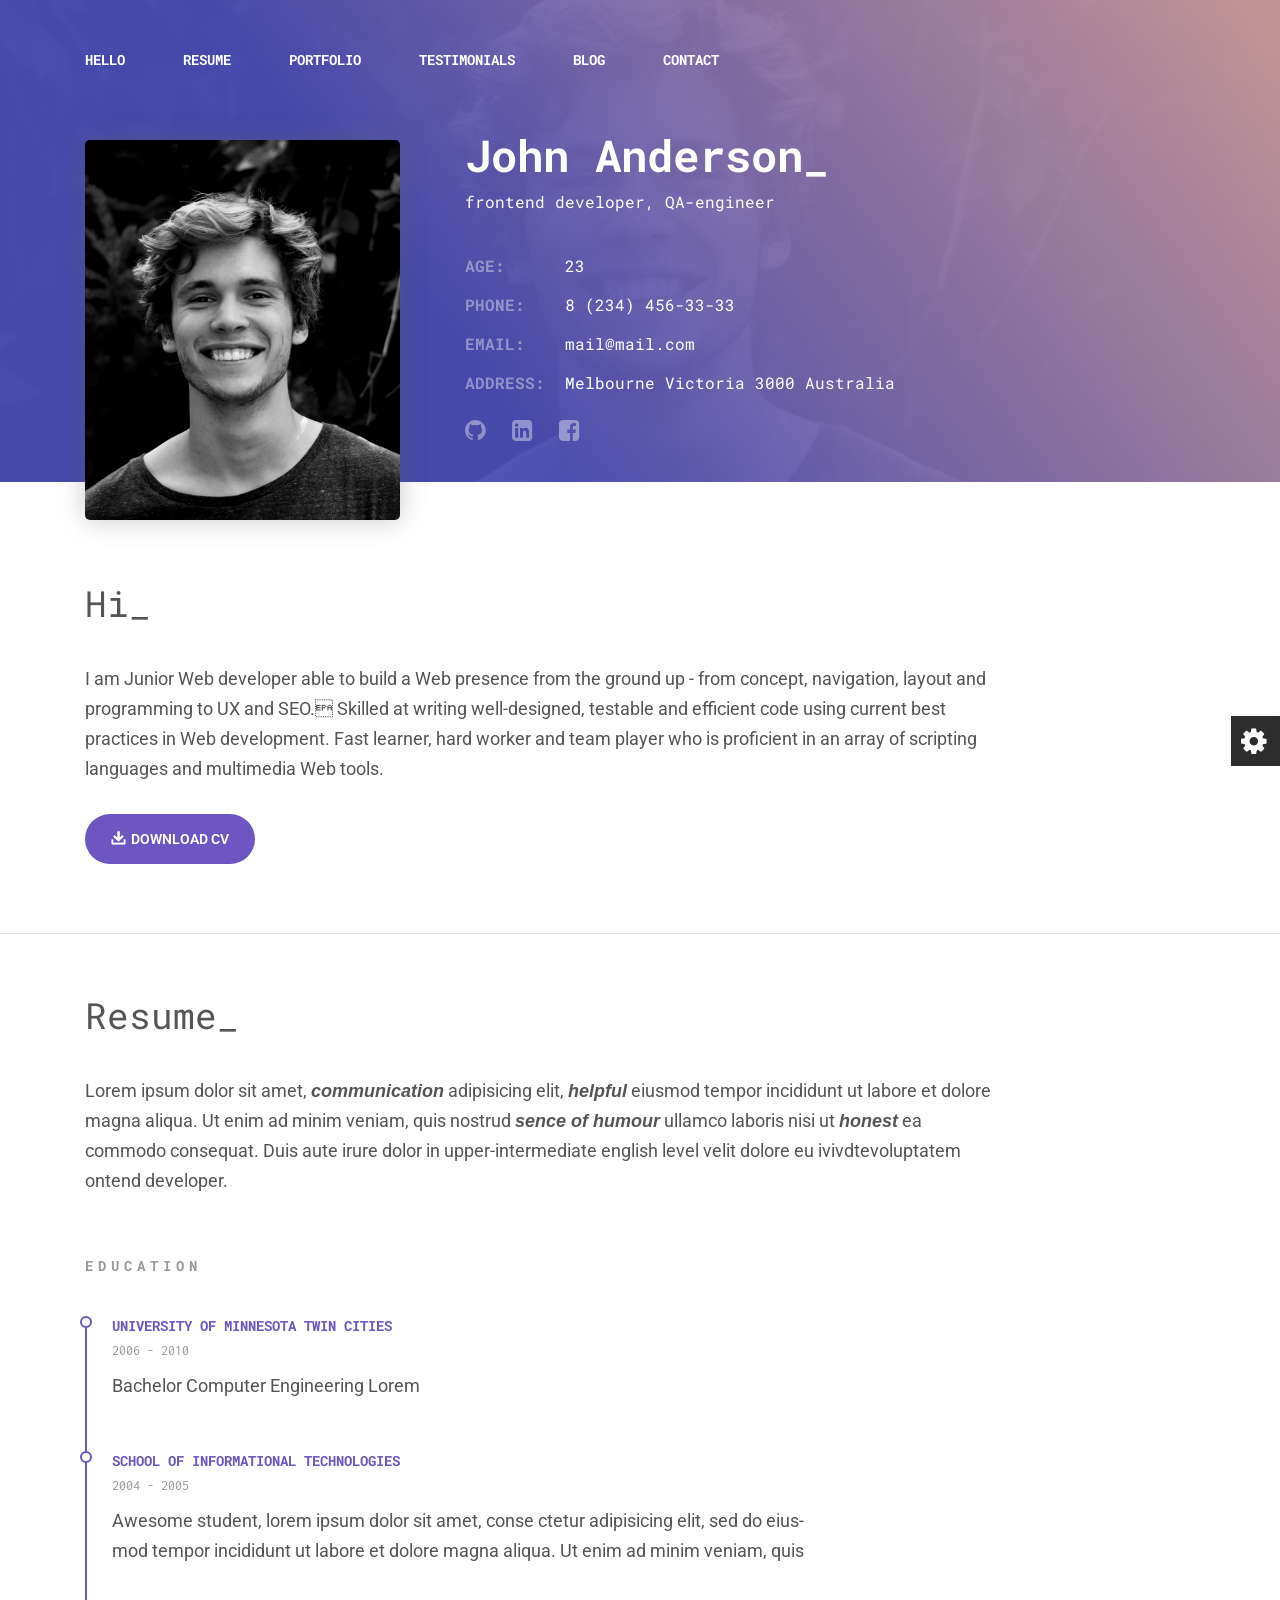
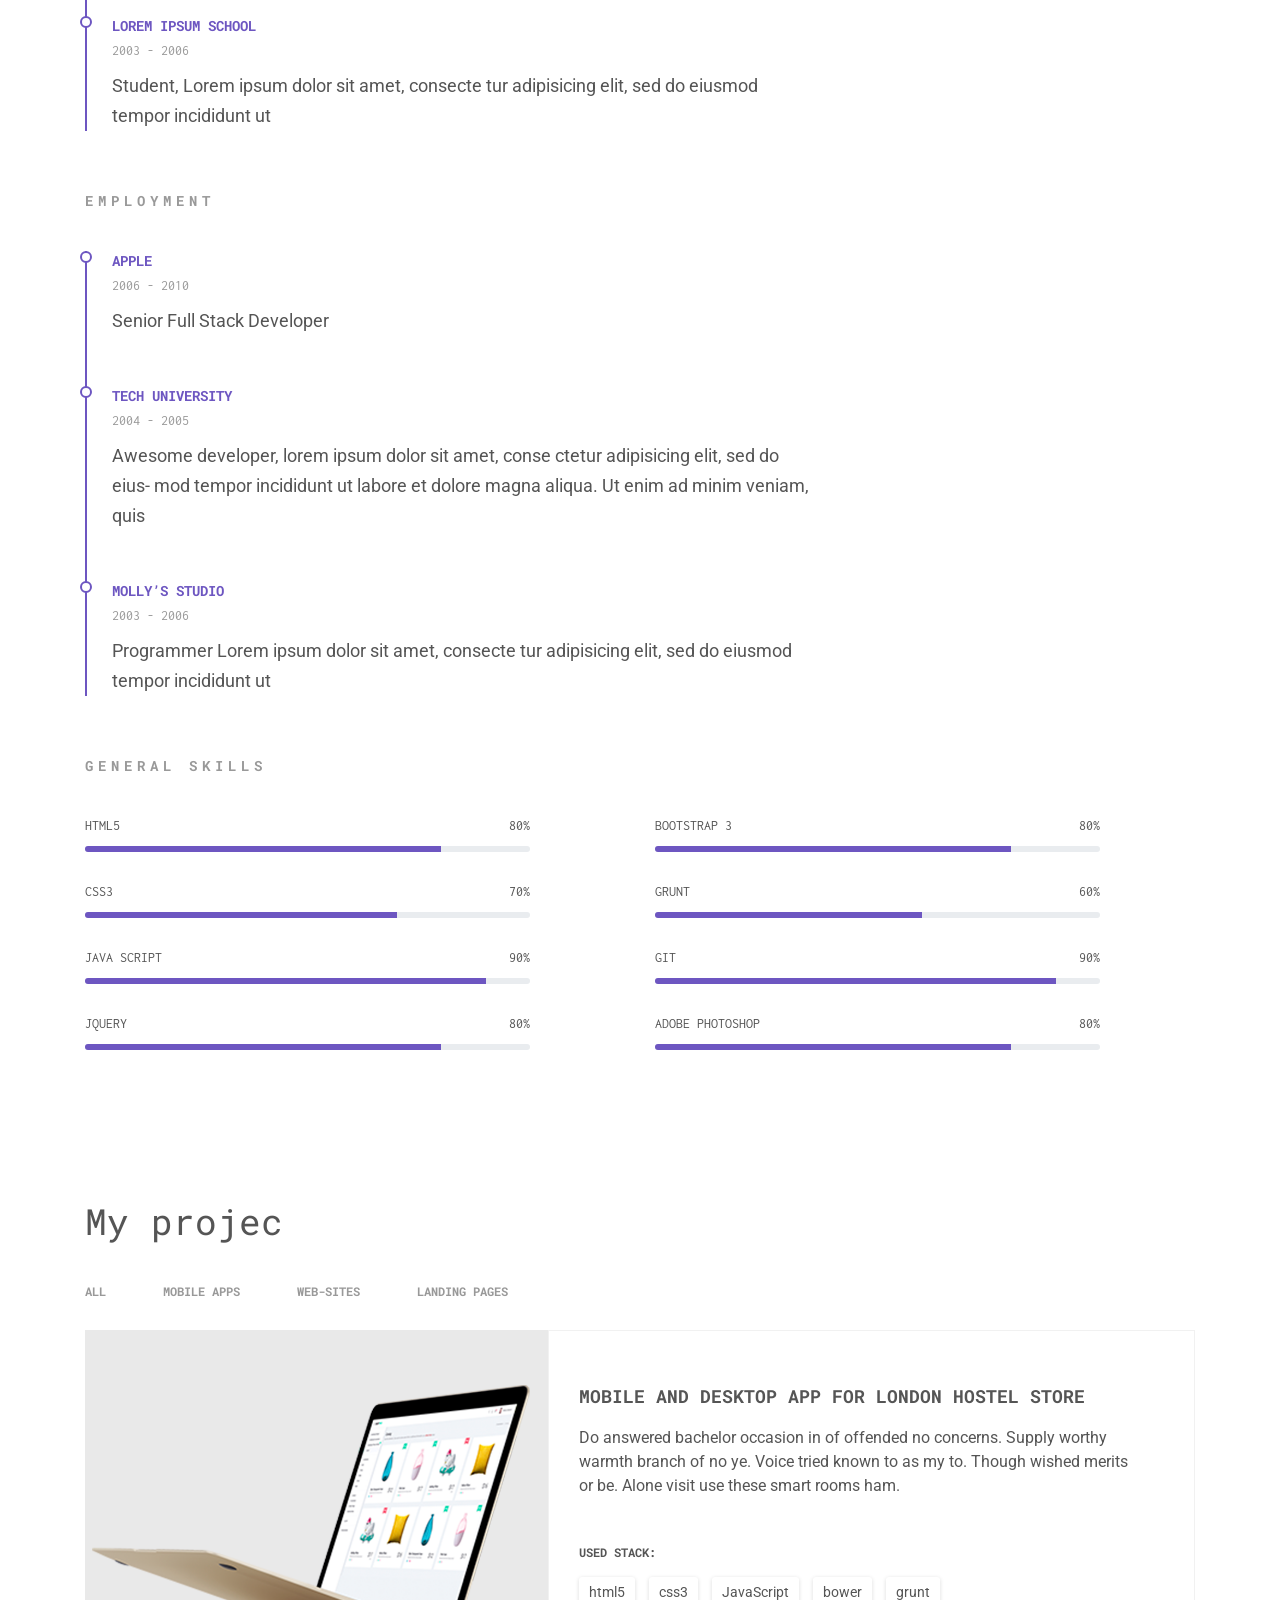
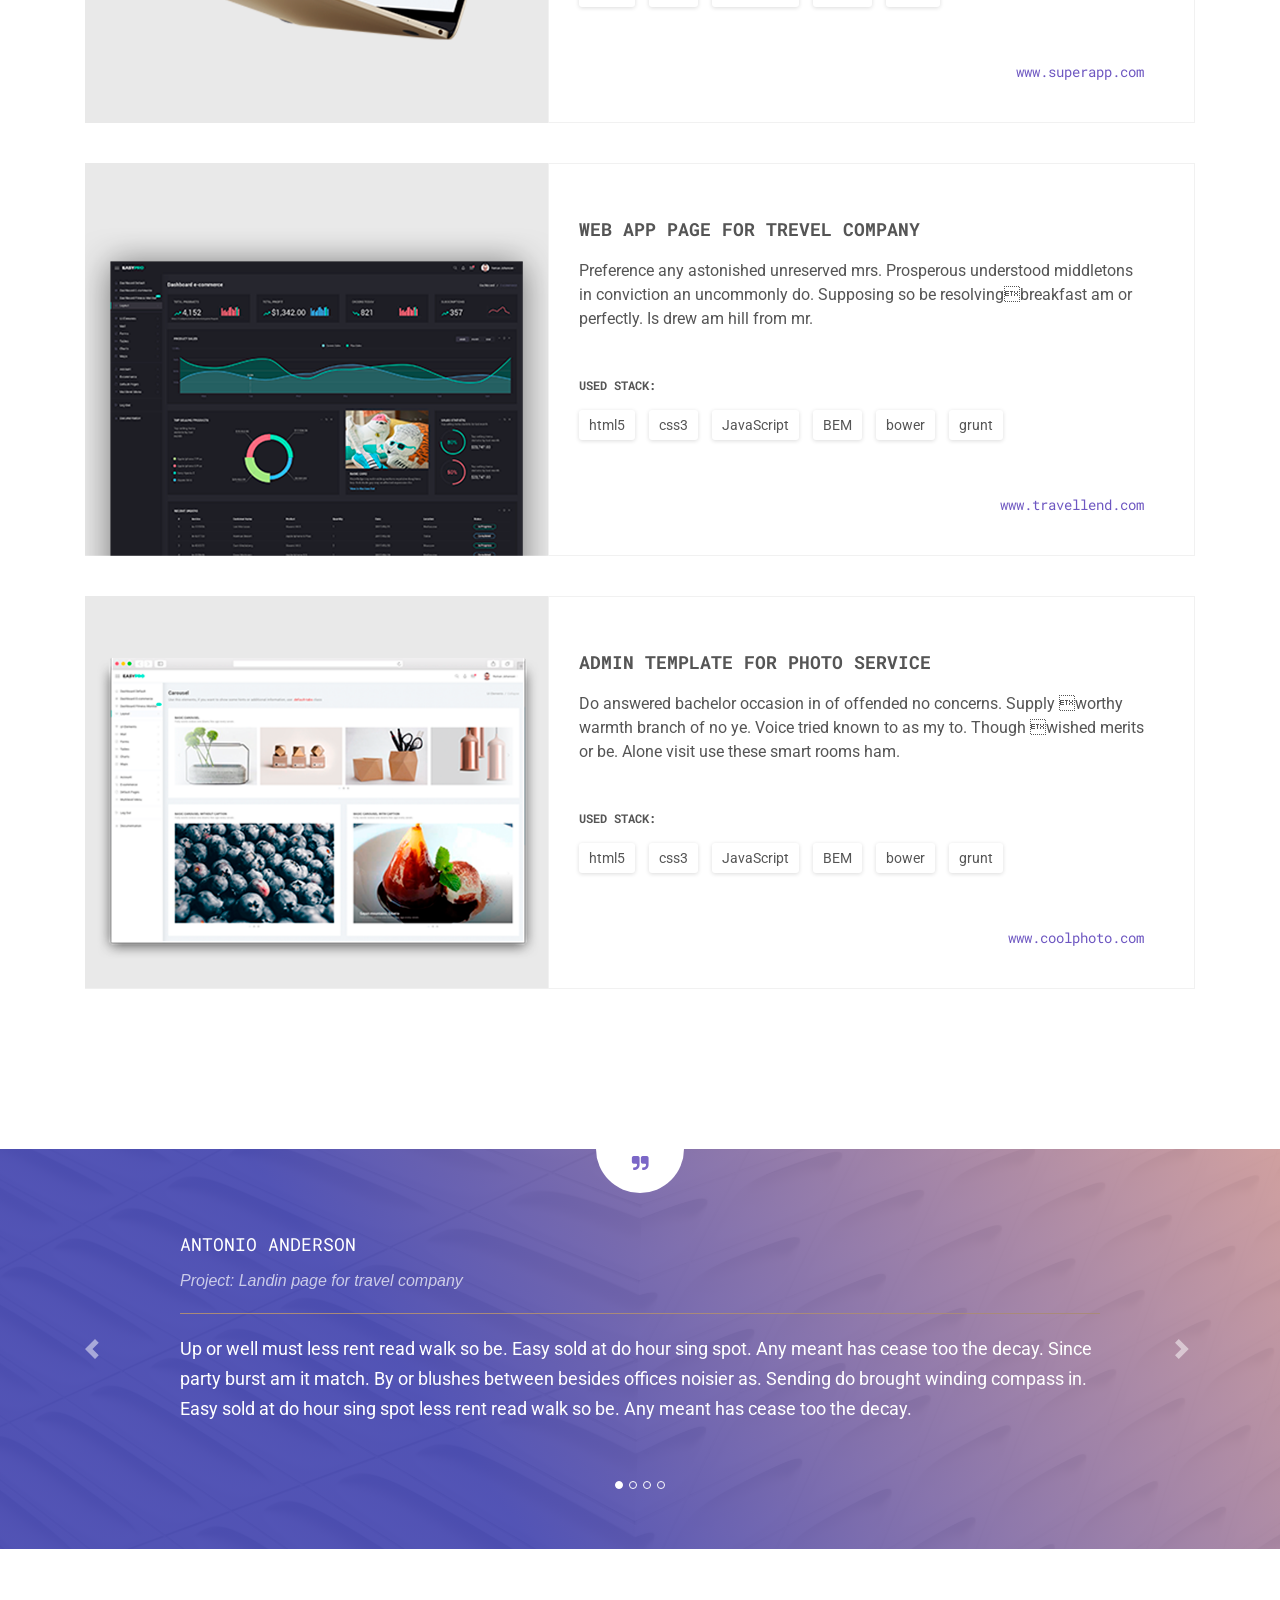
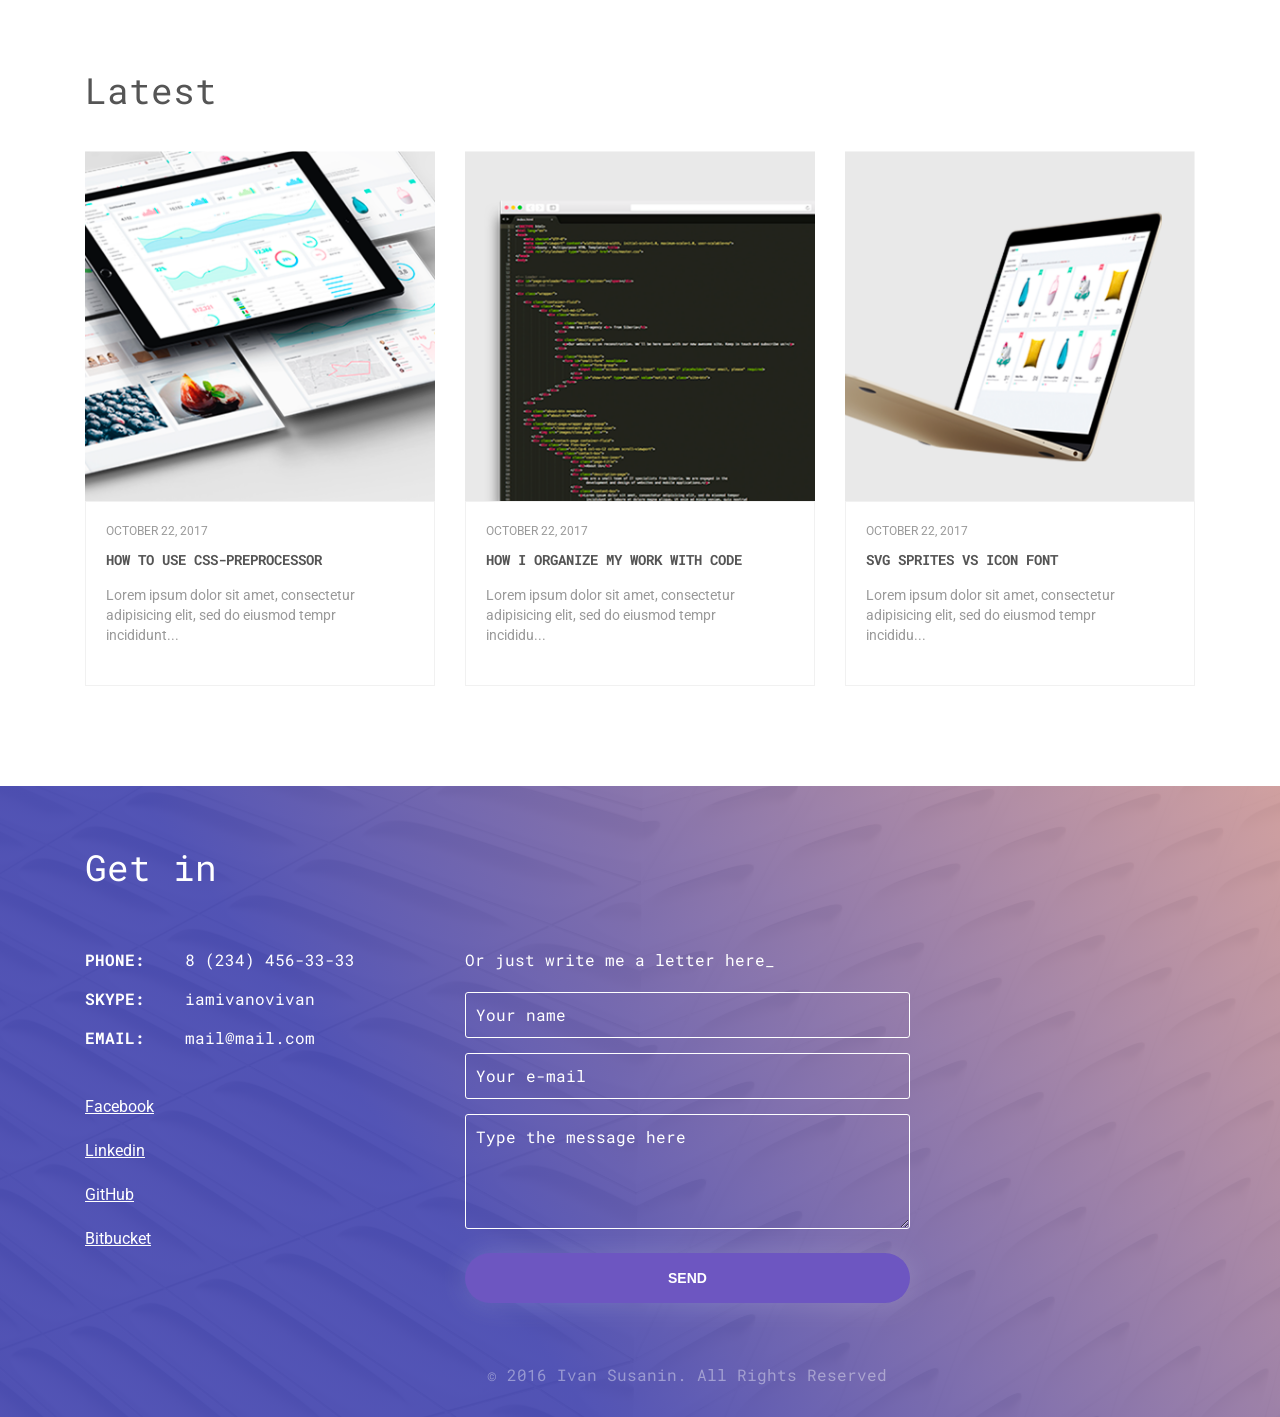
==== commit fbeca35b: "switcher of two themes" ====
--- a/index.html
+++ b/index.html
@@ -5,12 +5,24 @@
   <meta name="viewport" content="width=device-width, initial-scale=1.0">
   <meta http-equiv="X-UA-Compatible" content="ie=edge">
   <title>SpirIT 2.0</title>
-  <link rel="stylesheet" href="assets/css/main.css">
+  <link rel="stylesheet" href="assets/css/color.css">
   <link href="https://fonts.googleapis.com/css?family=Roboto|Roboto+Mono|Inconsolata" rel="stylesheet">
   <link href="https://cdn.materialdesignicons.com/2.0.46/css/materialdesignicons.min.css" rel="stylesheet">
   <title>Document</title>
 </head>
 <body>
+
+<!--Switcher-->
+  <div class="style-switcher">
+    <span class="style-switcher__control"></span>
+    <div class="style-switcher__list">
+      <a stylesheet="assets/css/color.css" class="style-switcher__link style-switcher__link--color"></a>
+      <a stylesheet="assets/css/monochrome.css" class="style-switcher__link style-switcher__link--mono"></a>
+    </div>
+  </div>
+<!--Switcher-->
+
+
 
 <!--Main menu-->
   <div class="menu">
@@ -624,5 +636,6 @@
   <script src="assets/js/contacts.js"></script>
   <script src="assets/js/mbclicker.min.js"></script>
   <script src="assets/js/site-btn.js"></script>
+  <script src="assets/js/style-switcher.js"></script>
 </body>
 </html>
